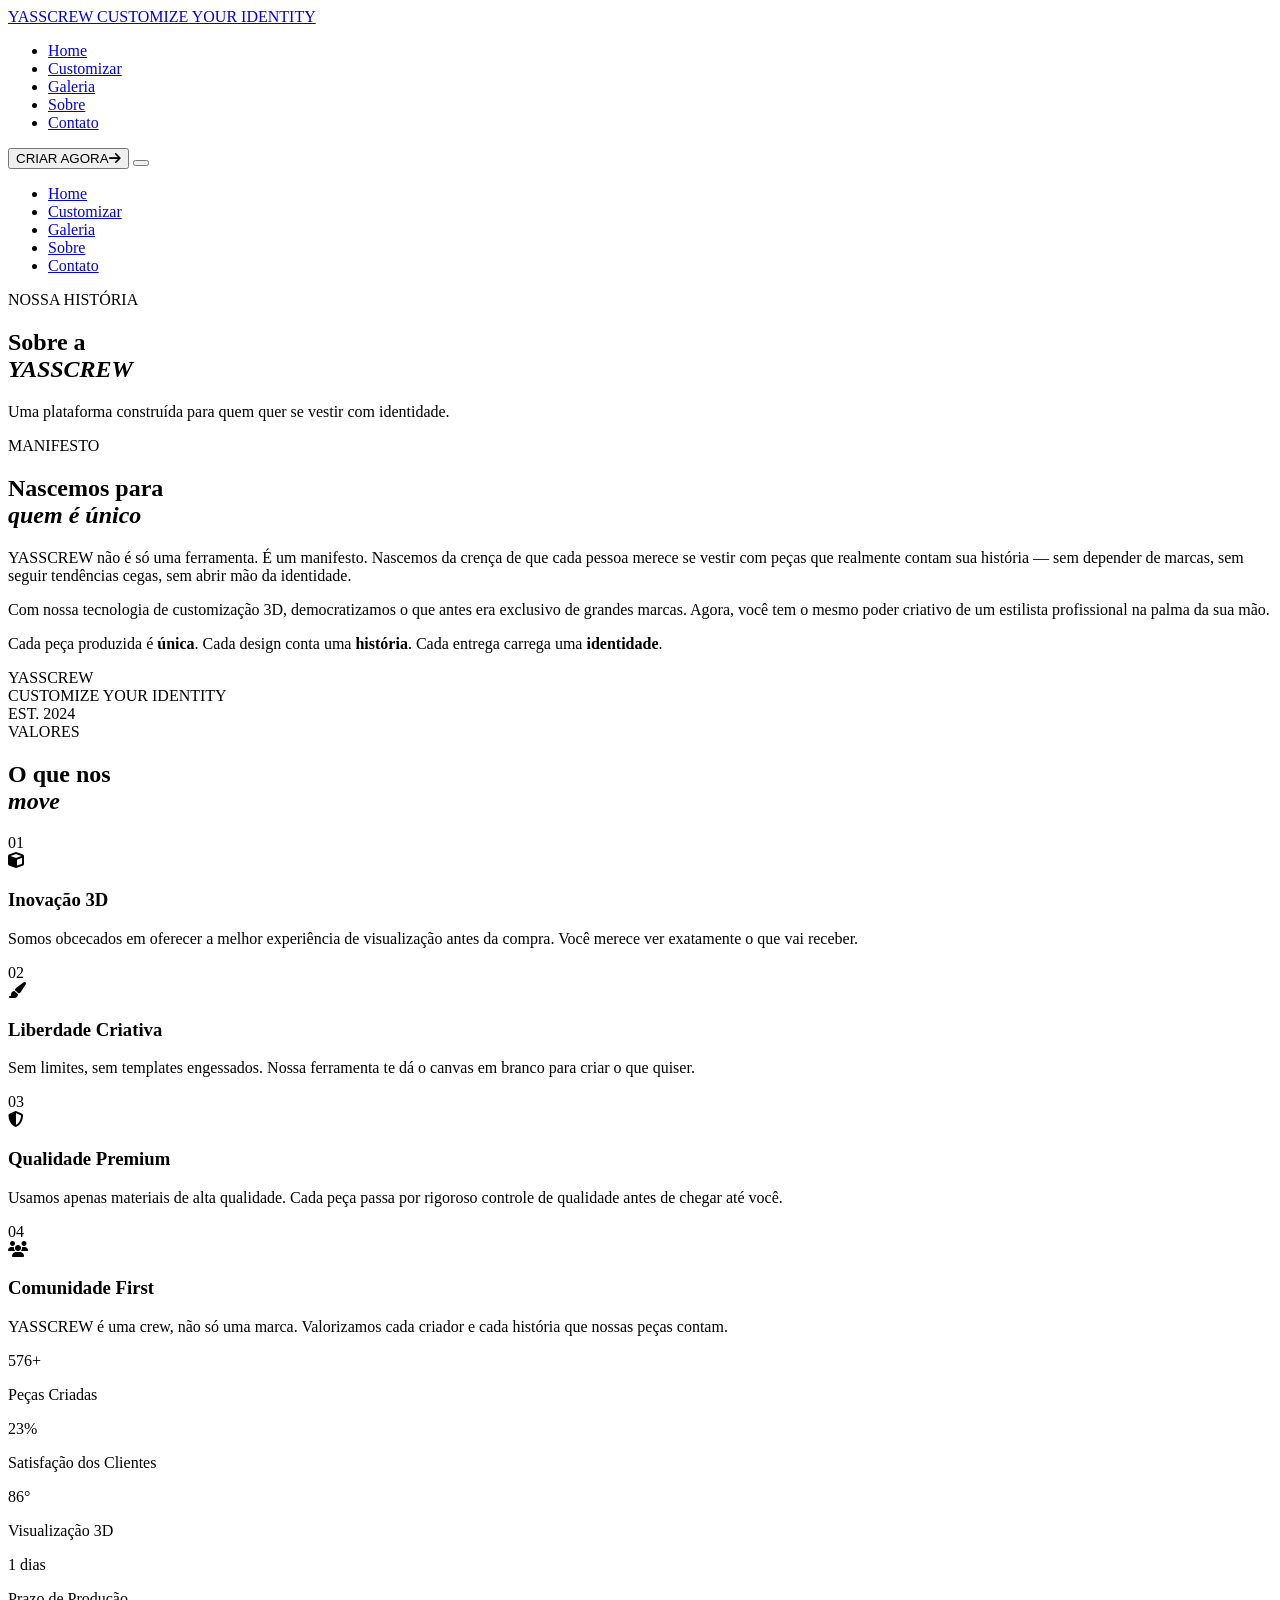
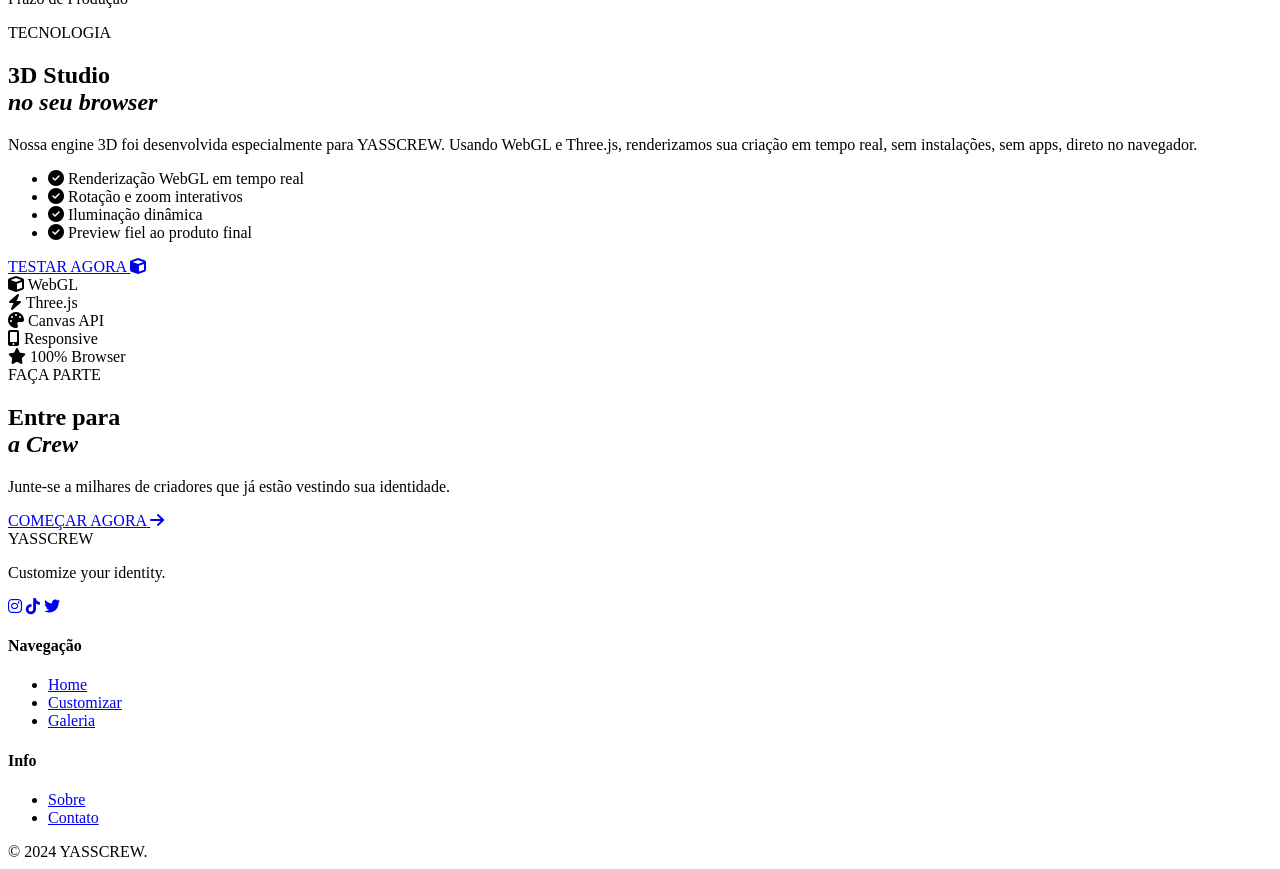
==== about.html @ 8c05bc90 "Add files via upload" ====
<!DOCTYPE html>
<html lang="pt-BR">
<head>
  <meta charset="UTF-8" />
  <meta name="viewport" content="width=device-width, initial-scale=1.0" />
  <title>YASSCREW — Sobre Nós</title>
  <link rel="preconnect" href="https://fonts.googleapis.com" />
  <link rel="preconnect" href="https://fonts.gstatic.com" crossorigin />
  <link href="https://fonts.googleapis.com/css2?family=Bebas+Neue&family=Inter:wght@300;400;500;600;700;900&family=Space+Grotesk:wght@300;400;500;600;700&display=swap" rel="stylesheet" />
  <link rel="stylesheet" href="https://cdn.jsdelivr.net/npm/@fortawesome/fontawesome-free@6.4.0/css/all.min.css" />
  <link rel="stylesheet" href="css/style.css" />
  <link rel="stylesheet" href="css/pages.css" />
</head>
<body>

  <div class="cursor" id="cursor"></div>
  <div class="cursor-follower" id="cursorFollower"></div>

  <header class="header scrolled" id="header">
    <nav class="nav container">
      <div class="nav-logo">
        <a href="index.html" class="logo-link">
          <span class="logo-text">YASSCREW</span>
          <span class="logo-sub">CUSTOMIZE YOUR IDENTITY</span>
        </a>
      </div>
      <ul class="nav-links">
        <li><a href="index.html" class="nav-link">Home</a></li>
        <li><a href="customize.html" class="nav-link">Customizar</a></li>
        <li><a href="gallery.html" class="nav-link">Galeria</a></li>
        <li><a href="about.html" class="nav-link active">Sobre</a></li>
        <li><a href="contact.html" class="nav-link">Contato</a></li>
      </ul>
      <div class="nav-actions">
        <button class="btn-cta" onclick="window.location.href='customize.html'">
          <span>CRIAR AGORA</span><i class="fas fa-arrow-right"></i>
        </button>
        <button class="hamburger" id="hamburger"><span></span><span></span><span></span></button>
      </div>
    </nav>
  </header>

  <div class="mobile-menu" id="mobileMenu">
    <ul>
      <li><a href="index.html">Home</a></li>
      <li><a href="customize.html">Customizar</a></li>
      <li><a href="gallery.html">Galeria</a></li>
      <li><a href="about.html">Sobre</a></li>
      <li><a href="contact.html">Contato</a></li>
    </ul>
  </div>

  <main>
    <!-- PAGE HERO -->
    <section class="page-hero">
      <div class="page-hero-bg"></div>
      <div class="container">
        <span class="section-tag">NOSSA HISTÓRIA</span>
        <h1 class="page-title">Sobre a<br /><em>YASSCREW</em></h1>
        <p>Uma plataforma construída para quem quer se vestir com identidade.</p>
      </div>
    </section>

    <!-- MANIFESTO -->
    <section class="about-manifesto section">
      <div class="container">
        <div class="manifesto-inner">
          <div class="manifesto-text" data-aos="fade-up">
            <span class="section-tag">MANIFESTO</span>
            <h2 class="section-title">Nascemos para<br /><em>quem é único</em></h2>
            <p>
              YASSCREW não é só uma ferramenta. É um manifesto. Nascemos da crença de que cada pessoa 
              merece se vestir com peças que realmente contam sua história — sem depender de marcas, 
              sem seguir tendências cegas, sem abrir mão da identidade.
            </p>
            <p style="margin-top:16px">
              Com nossa tecnologia de customização 3D, democratizamos o que antes era exclusivo de 
              grandes marcas. Agora, você tem o mesmo poder criativo de um estilista profissional 
              na palma da sua mão.
            </p>
            <p style="margin-top:16px">
              Cada peça produzida é <strong style="color:var(--red)">única</strong>. 
              Cada design conta uma <strong style="color:var(--red)">história</strong>. 
              Cada entrega carrega uma <strong style="color:var(--red)">identidade</strong>.
            </p>
          </div>
          <div class="manifesto-visual" data-aos="fade-up" data-delay="200">
            <div class="manifesto-card">
              <div class="manifesto-logo">YASSCREW</div>
              <div class="manifesto-tagline">CUSTOMIZE YOUR IDENTITY</div>
              <div class="manifesto-year">EST. 2024</div>
              <div class="manifesto-deco"></div>
            </div>
          </div>
        </div>
      </div>
    </section>

    <!-- VALUES -->
    <section class="about-values section" style="background:var(--black-2)">
      <div class="container">
        <div class="section-header center">
          <span class="section-tag">VALORES</span>
          <h2 class="section-title">O que nos<br /><em>move</em></h2>
        </div>
        <div class="values-grid">
          <div class="value-card" data-aos="fade-up" data-delay="0">
            <div class="value-num">01</div>
            <i class="fas fa-cube"></i>
            <h3>Inovação 3D</h3>
            <p>Somos obcecados em oferecer a melhor experiência de visualização antes da compra. Você merece ver exatamente o que vai receber.</p>
          </div>
          <div class="value-card" data-aos="fade-up" data-delay="100">
            <div class="value-num">02</div>
            <i class="fas fa-paint-brush"></i>
            <h3>Liberdade Criativa</h3>
            <p>Sem limites, sem templates engessados. Nossa ferramenta te dá o canvas em branco para criar o que quiser.</p>
          </div>
          <div class="value-card" data-aos="fade-up" data-delay="200">
            <div class="value-num">03</div>
            <i class="fas fa-shield-alt"></i>
            <h3>Qualidade Premium</h3>
            <p>Usamos apenas materiais de alta qualidade. Cada peça passa por rigoroso controle de qualidade antes de chegar até você.</p>
          </div>
          <div class="value-card" data-aos="fade-up" data-delay="300">
            <div class="value-num">04</div>
            <i class="fas fa-users"></i>
            <h3>Comunidade First</h3>
            <p>YASSCREW é uma crew, não só uma marca. Valorizamos cada criador e cada história que nossas peças contam.</p>
          </div>
        </div>
      </div>
    </section>

    <!-- NUMBERS -->
    <section class="about-numbers section">
      <div class="container">
        <div class="numbers-grid">
          <div class="number-item" data-aos="fade-up">
            <span class="number-val" data-target="2400">0</span><span class="number-suf">+</span>
            <p>Peças Criadas</p>
          </div>
          <div class="number-item" data-aos="fade-up" data-delay="100">
            <span class="number-val" data-target="98">0</span><span class="number-suf">%</span>
            <p>Satisfação dos Clientes</p>
          </div>
          <div class="number-item" data-aos="fade-up" data-delay="200">
            <span class="number-val" data-target="360">0</span><span class="number-suf">°</span>
            <p>Visualização 3D</p>
          </div>
          <div class="number-item" data-aos="fade-up" data-delay="300">
            <span class="number-val" data-target="5">0</span><span class="number-suf"> dias</span>
            <p>Prazo de Produção</p>
          </div>
        </div>
      </div>
    </section>

    <!-- PROCESS HIGHLIGHT -->
    <section class="about-tech section" style="background:var(--black-2)">
      <div class="container">
        <div class="cta-inner">
          <div class="cta-text" data-aos="fade-up">
            <span class="section-tag">TECNOLOGIA</span>
            <h2 class="cta-title">3D Studio<br /><em class="accent-text">no seu browser</em></h2>
            <p>Nossa engine 3D foi desenvolvida especialmente para YASSCREW. Usando WebGL e Three.js, 
               renderizamos sua criação em tempo real, sem instalações, sem apps, direto no navegador.</p>
            <ul class="cta-list">
              <li><i class="fas fa-check-circle"></i> Renderização WebGL em tempo real</li>
              <li><i class="fas fa-check-circle"></i> Rotação e zoom interativos</li>
              <li><i class="fas fa-check-circle"></i> Iluminação dinâmica</li>
              <li><i class="fas fa-check-circle"></i> Preview fiel ao produto final</li>
            </ul>
            <a href="customize.html" class="btn-primary large">
              <span>TESTAR AGORA</span>
              <i class="fas fa-cube"></i>
            </a>
          </div>
          <div class="cta-visual" data-aos="fade-up" data-delay="200">
            <div class="tech-badges">
              <div class="tech-badge">
                <i class="fas fa-cube"></i>
                <span>WebGL</span>
              </div>
              <div class="tech-badge">
                <i class="fas fa-bolt"></i>
                <span>Three.js</span>
              </div>
              <div class="tech-badge">
                <i class="fas fa-palette"></i>
                <span>Canvas API</span>
              </div>
              <div class="tech-badge">
                <i class="fas fa-mobile-alt"></i>
                <span>Responsive</span>
              </div>
              <div class="tech-badge featured">
                <i class="fas fa-star"></i>
                <span>100% Browser</span>
              </div>
            </div>
          </div>
        </div>
      </div>
    </section>

    <!-- CTA -->
    <section class="final-cta section">
      <div class="fct-bg"><div class="fct-glow"></div></div>
      <div class="container">
        <div class="fct-inner">
          <span class="section-tag">FAÇA PARTE</span>
          <h2 class="fct-title">Entre para<br /><em>a Crew</em></h2>
          <p>Junte-se a milhares de criadores que já estão vestindo sua identidade.</p>
          <a href="customize.html" class="btn-primary xlarge">
            <span>COMEÇAR AGORA</span>
            <i class="fas fa-arrow-right"></i>
          </a>
        </div>
      </div>
    </section>
  </main>

  <footer class="footer">
    <div class="container">
      <div class="footer-top">
        <div class="footer-brand">
          <span class="footer-logo">YASSCREW</span>
          <p>Customize your identity.</p>
          <div class="social-links">
            <a href="#"><i class="fab fa-instagram"></i></a>
            <a href="#"><i class="fab fa-tiktok"></i></a>
            <a href="#"><i class="fab fa-twitter"></i></a>
          </div>
        </div>
        <div class="footer-links">
          <div class="footer-col">
            <h4>Navegação</h4>
            <ul>
              <li><a href="index.html">Home</a></li>
              <li><a href="customize.html">Customizar</a></li>
              <li><a href="gallery.html">Galeria</a></li>
            </ul>
          </div>
          <div class="footer-col">
            <h4>Info</h4>
            <ul>
              <li><a href="about.html">Sobre</a></li>
              <li><a href="contact.html">Contato</a></li>
            </ul>
          </div>
        </div>
      </div>
      <div class="footer-bottom">
        <span>© 2024 YASSCREW.</span>
      </div>
    </div>
  </footer>

  <script src="js/main.js"></script>
  <script>
    // Number counter for about page
    const numObserver = new IntersectionObserver((entries) => {
      entries.forEach(entry => {
        if (entry.isIntersecting) {
          const el = entry.target;
          const target = parseInt(el.dataset.target);
          const duration = 2000;
          const step = target / (duration / 16);
          let current = 0;
          const update = () => {
            current += step;
            if (current < target) {
              el.textContent = Math.floor(current);
              requestAnimationFrame(update);
            } else {
              el.textContent = target;
            }
          };
          update();
          numObserver.unobserve(el);
        }
      });
    }, { threshold: 0.5 });

    document.querySelectorAll('.number-val[data-target]').forEach(el => numObserver.observe(el));
  </script>
</body>
</html>
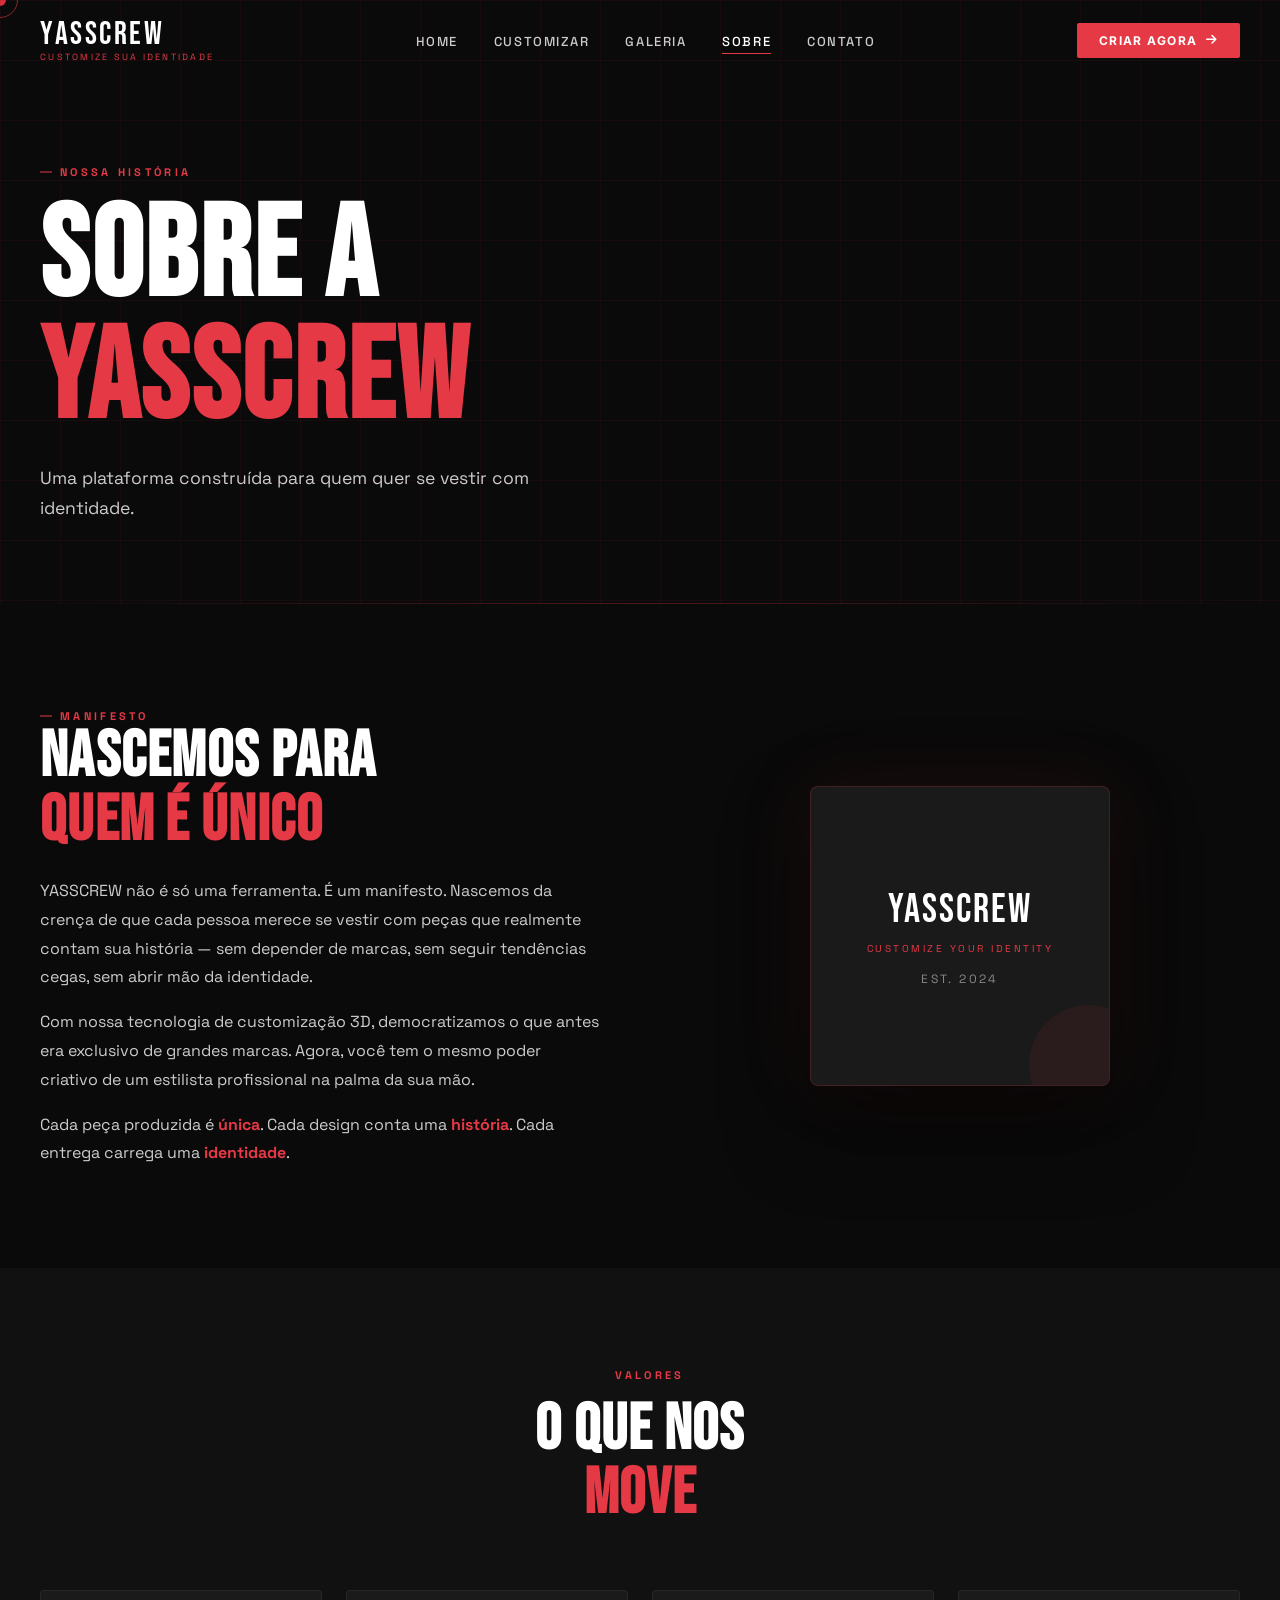
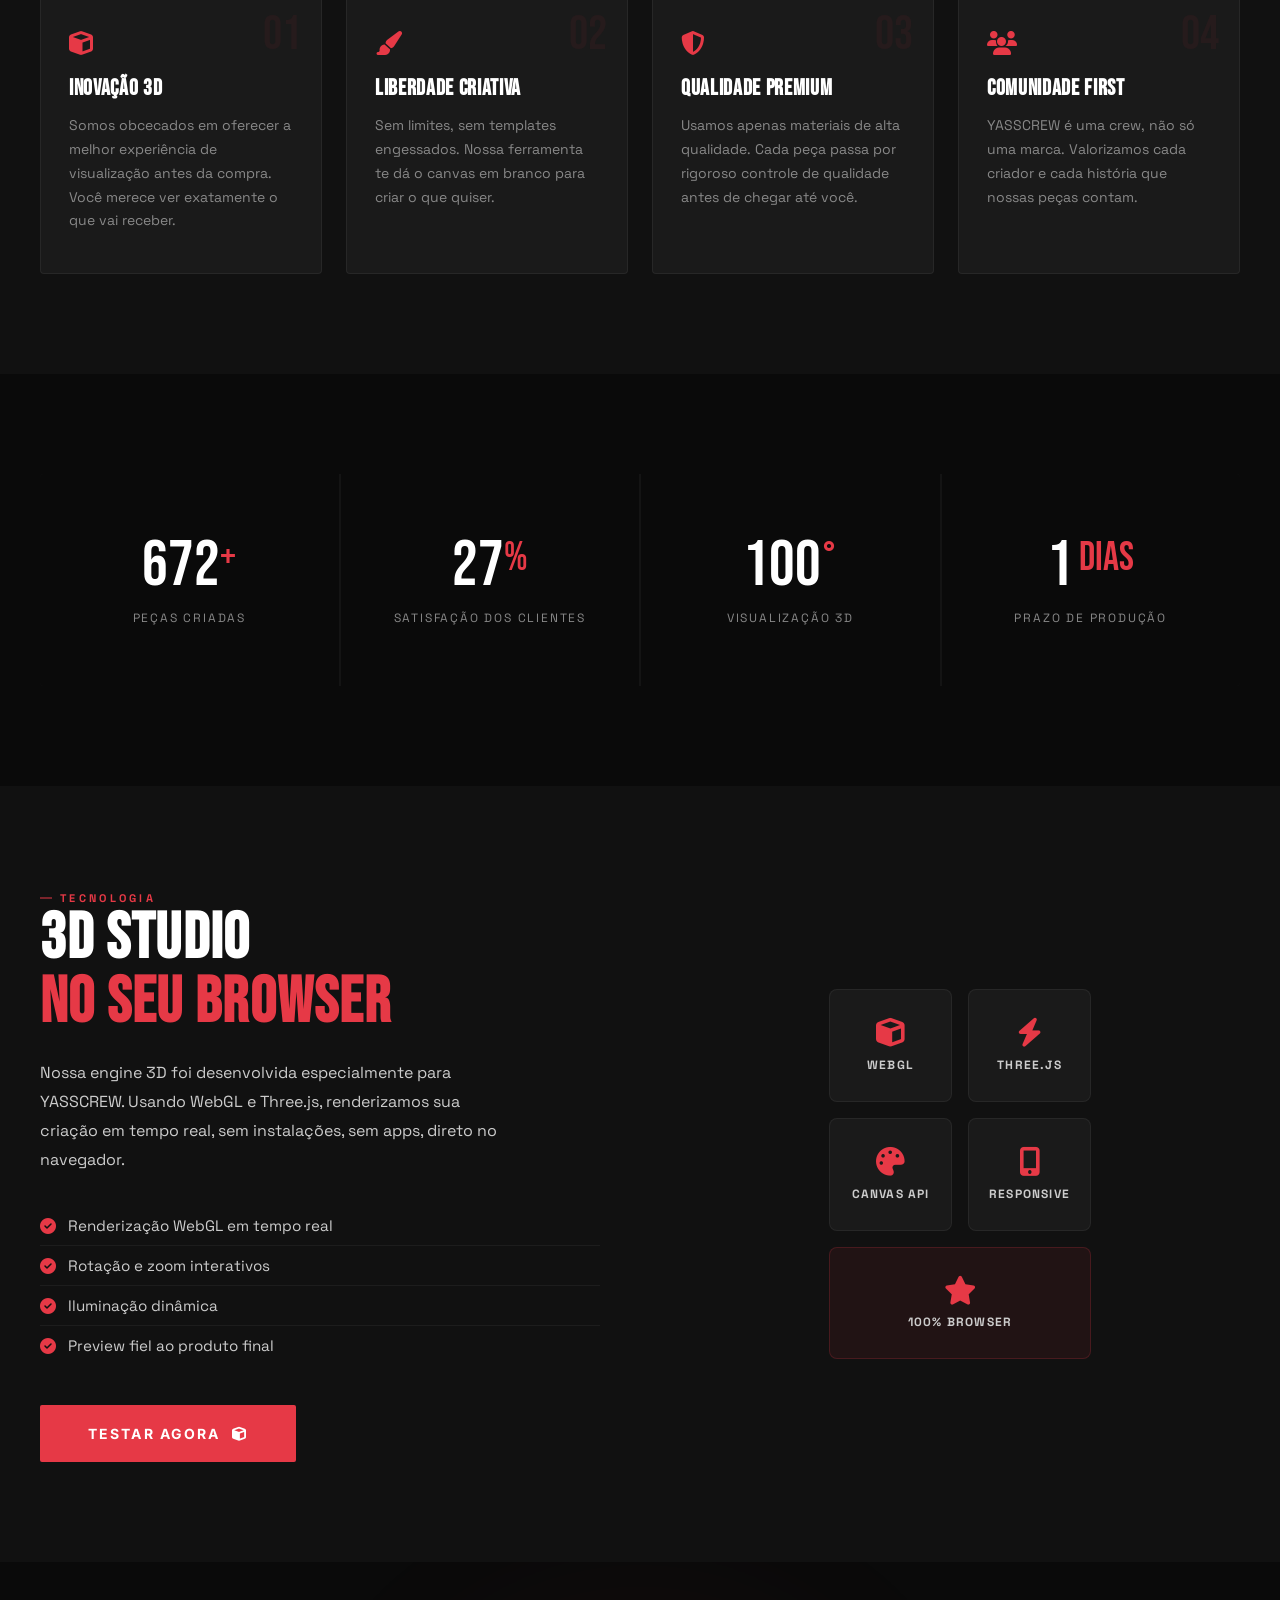
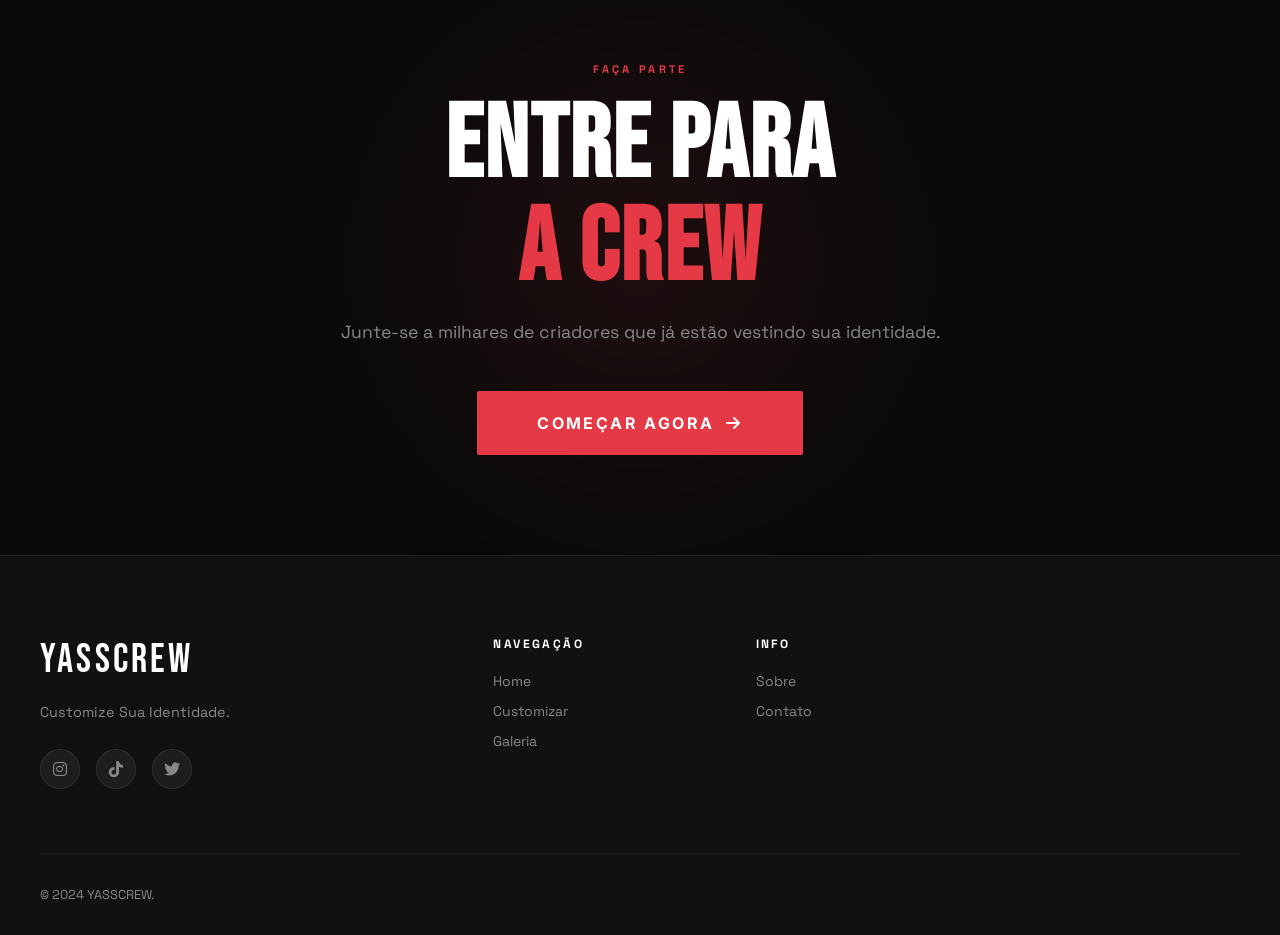
==== commit 3e7367ee: "Update about.html" ====
--- a/about.html
+++ b/about.html
@@ -21,7 +21,7 @@
       <div class="nav-logo">
         <a href="index.html" class="logo-link">
           <span class="logo-text">YASSCREW</span>
-          <span class="logo-sub">CUSTOMIZE YOUR IDENTITY</span>
+          <span class="logo-sub">CUSTOMIZE SUA IDENTIDADE</span>
         </a>
       </div>
       <ul class="nav-links">
@@ -226,7 +226,7 @@
       <div class="footer-top">
         <div class="footer-brand">
           <span class="footer-logo">YASSCREW</span>
-          <p>Customize your identity.</p>
+          <p>Customize Sua Identidade.</p>
           <div class="social-links">
             <a href="#"><i class="fab fa-instagram"></i></a>
             <a href="#"><i class="fab fa-tiktok"></i></a>
--- a/css/style.css
+++ b/css/style.css
@@ -0,0 +1,1616 @@
+/* ========================================
+   YASSCREW — Main Stylesheet
+   Theme: Red / Black / White — Premium
+   ======================================== */
+
+/* ─── RESET & BASE ─────────────────────── */
+*, *::before, *::after {
+  box-sizing: border-box;
+  margin: 0;
+  padding: 0;
+}
+
+:root {
+  --red: #E63946;
+  --red-dark: #b52a33;
+  --red-light: #ff6b6b;
+  --black: #0a0a0a;
+  --black-2: #111111;
+  --black-3: #1a1a1a;
+  --black-4: #222222;
+  --white: #ffffff;
+  --white-2: #f5f5f5;
+  --gray: #888888;
+  --gray-light: #cccccc;
+  --gold: #FFD700;
+  --blue: #3A86FF;
+
+  --font-display: 'Bebas Neue', sans-serif;
+  --font-body: 'Space Grotesk', sans-serif;
+  --font-ui: 'Inter', sans-serif;
+
+  --nav-h: 80px;
+  --transition: 0.3s cubic-bezier(0.4, 0, 0.2, 1);
+  --transition-slow: 0.6s cubic-bezier(0.4, 0, 0.2, 1);
+  --shadow: 0 4px 24px rgba(230, 57, 70, 0.2);
+  --shadow-lg: 0 20px 60px rgba(0, 0, 0, 0.5);
+}
+
+html {
+  scroll-behavior: smooth;
+  font-size: 16px;
+}
+
+body {
+  background-color: var(--black);
+  color: var(--white);
+  font-family: var(--font-body);
+  overflow-x: hidden;
+  cursor: none;
+}
+
+body.loading {
+  overflow: hidden;
+}
+
+a { text-decoration: none; color: inherit; }
+ul { list-style: none; }
+img { max-width: 100%; display: block; }
+button { cursor: none; border: none; background: none; font-family: inherit; }
+
+.container {
+  max-width: 1280px;
+  margin: 0 auto;
+  padding: 0 40px;
+}
+
+.section {
+  padding: 100px 0;
+}
+
+em { font-style: normal; color: var(--red); }
+
+/* ─── CUSTOM CURSOR ─────────────────────── */
+.cursor {
+  width: 12px;
+  height: 12px;
+  background: var(--red);
+  border-radius: 50%;
+  position: fixed;
+  top: 0; left: 0;
+  pointer-events: none;
+  z-index: 9999;
+  transform: translate(-50%, -50%);
+  transition: width 0.2s, height 0.2s, background 0.2s;
+  mix-blend-mode: difference;
+}
+
+.cursor-follower {
+  width: 36px;
+  height: 36px;
+  border: 1.5px solid rgba(230, 57, 70, 0.6);
+  border-radius: 50%;
+  position: fixed;
+  top: 0; left: 0;
+  pointer-events: none;
+  z-index: 9998;
+  transform: translate(-50%, -50%);
+  transition: all 0.1s linear;
+}
+
+.cursor.active { width: 24px; height: 24px; }
+
+/* ─── LOADER ─────────────────────────────── */
+.loader {
+  position: fixed;
+  inset: 0;
+  background: var(--black);
+  z-index: 9000;
+  display: flex;
+  align-items: center;
+  justify-content: center;
+  transition: opacity 0.6s ease, visibility 0.6s ease;
+}
+
+.loader.hidden {
+  opacity: 0;
+  visibility: hidden;
+}
+
+.loader-inner {
+  text-align: center;
+}
+
+.loader-logo {
+  font-family: var(--font-display);
+  font-size: clamp(3rem, 8vw, 6rem);
+  letter-spacing: 0.1em;
+  color: var(--white);
+  margin-bottom: 32px;
+}
+
+.loader-logo span { color: var(--red); }
+
+.loader-bar {
+  width: 240px;
+  height: 2px;
+  background: rgba(255,255,255,0.1);
+  border-radius: 2px;
+  overflow: hidden;
+  margin: 0 auto 16px;
+}
+
+.loader-progress {
+  height: 100%;
+  background: var(--red);
+  border-radius: 2px;
+  width: 0%;
+  transition: width 0.1s linear;
+}
+
+.loader-text {
+  font-size: 12px;
+  letter-spacing: 0.2em;
+  color: var(--gray);
+  text-transform: uppercase;
+}
+
+/* ─── HEADER / NAV ───────────────────────── */
+.header {
+  position: fixed;
+  top: 0; left: 0; right: 0;
+  height: var(--nav-h);
+  z-index: 100;
+  transition: background var(--transition), backdrop-filter var(--transition);
+}
+
+.header.scrolled {
+  background: rgba(10, 10, 10, 0.92);
+  backdrop-filter: blur(16px);
+  border-bottom: 1px solid rgba(255,255,255,0.05);
+}
+
+.nav {
+  height: var(--nav-h);
+  display: flex;
+  align-items: center;
+  justify-content: space-between;
+  gap: 32px;
+}
+
+.logo-link {
+  display: flex;
+  flex-direction: column;
+  line-height: 1;
+}
+
+.logo-text {
+  font-family: var(--font-display);
+  font-size: 2rem;
+  letter-spacing: 0.08em;
+  color: var(--white);
+  transition: color var(--transition);
+}
+
+.logo-text:hover { color: var(--red); }
+
+.logo-sub {
+  font-size: 9px;
+  letter-spacing: 0.25em;
+  color: var(--red);
+  text-transform: uppercase;
+  margin-top: 2px;
+}
+
+.nav-links {
+  display: flex;
+  align-items: center;
+  gap: 36px;
+}
+
+.nav-link {
+  font-size: 13px;
+  font-weight: 500;
+  letter-spacing: 0.12em;
+  text-transform: uppercase;
+  color: var(--gray-light);
+  position: relative;
+  transition: color var(--transition);
+}
+
+.nav-link::after {
+  content: '';
+  position: absolute;
+  bottom: -4px;
+  left: 0;
+  width: 0;
+  height: 1px;
+  background: var(--red);
+  transition: width var(--transition);
+}
+
+.nav-link:hover,
+.nav-link.active {
+  color: var(--white);
+}
+
+.nav-link:hover::after,
+.nav-link.active::after {
+  width: 100%;
+}
+
+.nav-actions {
+  display: flex;
+  align-items: center;
+  gap: 16px;
+}
+
+/* ─── BUTTONS ────────────────────────────── */
+.btn-cta {
+  display: flex;
+  align-items: center;
+  gap: 8px;
+  padding: 10px 22px;
+  background: var(--red);
+  color: var(--white);
+  font-family: var(--font-ui);
+  font-size: 12px;
+  font-weight: 700;
+  letter-spacing: 0.12em;
+  text-transform: uppercase;
+  border-radius: 2px;
+  transition: background var(--transition), transform var(--transition);
+  cursor: none;
+}
+
+.btn-cta:hover {
+  background: var(--red-dark);
+  transform: translateY(-1px);
+}
+
+.btn-primary {
+  display: inline-flex;
+  align-items: center;
+  gap: 12px;
+  padding: 16px 36px;
+  background: var(--red);
+  color: var(--white);
+  font-family: var(--font-ui);
+  font-size: 13px;
+  font-weight: 700;
+  letter-spacing: 0.15em;
+  text-transform: uppercase;
+  border-radius: 2px;
+  transition: all var(--transition);
+  position: relative;
+  overflow: hidden;
+}
+
+.btn-primary::before {
+  content: '';
+  position: absolute;
+  inset: 0;
+  background: rgba(255,255,255,0.1);
+  transform: translateX(-100%);
+  transition: transform var(--transition);
+}
+
+.btn-primary:hover::before { transform: translateX(0); }
+.btn-primary:hover { transform: translateY(-2px); box-shadow: var(--shadow); }
+
+.btn-primary.large { padding: 20px 48px; font-size: 14px; }
+.btn-primary.xlarge { padding: 22px 60px; font-size: 16px; }
+
+.btn-secondary {
+  display: inline-flex;
+  align-items: center;
+  gap: 12px;
+  padding: 16px 36px;
+  background: transparent;
+  color: var(--white);
+  font-family: var(--font-ui);
+  font-size: 13px;
+  font-weight: 600;
+  letter-spacing: 0.15em;
+  text-transform: uppercase;
+  border: 1px solid rgba(255,255,255,0.2);
+  border-radius: 2px;
+  transition: all var(--transition);
+}
+
+.btn-secondary:hover {
+  border-color: var(--red);
+  color: var(--red);
+  transform: translateY(-2px);
+}
+
+/* ─── HAMBURGER ──────────────────────────── */
+.hamburger {
+  display: none;
+  flex-direction: column;
+  justify-content: space-between;
+  width: 28px;
+  height: 18px;
+  cursor: none;
+}
+
+.hamburger span {
+  display: block;
+  height: 2px;
+  background: var(--white);
+  border-radius: 2px;
+  transition: all var(--transition);
+}
+
+.hamburger.active span:nth-child(1) {
+  transform: translateY(8px) rotate(45deg);
+}
+
+.hamburger.active span:nth-child(2) {
+  opacity: 0;
+}
+
+.hamburger.active span:nth-child(3) {
+  transform: translateY(-8px) rotate(-45deg);
+}
+
+/* ─── MOBILE MENU ────────────────────────── */
+.mobile-menu {
+  position: fixed;
+  top: var(--nav-h);
+  left: 0; right: 0;
+  background: rgba(10,10,10,0.98);
+  backdrop-filter: blur(24px);
+  padding: 40px;
+  z-index: 99;
+  transform: translateY(-100%);
+  opacity: 0;
+  transition: all var(--transition-slow);
+  border-bottom: 1px solid rgba(230,57,70,0.2);
+}
+
+.mobile-menu.active {
+  transform: translateY(0);
+  opacity: 1;
+}
+
+.mobile-menu ul {
+  display: flex;
+  flex-direction: column;
+  gap: 24px;
+}
+
+.mobile-menu a {
+  font-family: var(--font-display);
+  font-size: 2.5rem;
+  letter-spacing: 0.05em;
+  color: var(--white);
+  transition: color var(--transition);
+}
+
+.mobile-menu a:hover { color: var(--red); }
+
+/* ─── HERO ───────────────────────────────── */
+.hero {
+  min-height: 100vh;
+  display: flex;
+  align-items: center;
+  position: relative;
+  overflow: hidden;
+  padding-top: var(--nav-h);
+}
+
+.hero-bg {
+  position: absolute;
+  inset: 0;
+  z-index: 0;
+}
+
+.hero-grid {
+  position: absolute;
+  inset: 0;
+  background-image:
+    linear-gradient(rgba(230,57,70,0.06) 1px, transparent 1px),
+    linear-gradient(90deg, rgba(230,57,70,0.06) 1px, transparent 1px);
+  background-size: 60px 60px;
+  animation: gridMove 20s linear infinite;
+}
+
+@keyframes gridMove {
+  0% { background-position: 0 0; }
+  100% { background-position: 60px 60px; }
+}
+
+.hero-glow {
+  position: absolute;
+  top: 20%;
+  left: -10%;
+  width: 60%;
+  height: 60%;
+  background: radial-gradient(ellipse, rgba(230,57,70,0.15) 0%, transparent 70%);
+  filter: blur(60px);
+  animation: glowPulse 4s ease-in-out infinite alternate;
+}
+
+@keyframes glowPulse {
+  0% { opacity: 0.5; transform: scale(0.95); }
+  100% { opacity: 1; transform: scale(1.05); }
+}
+
+.hero-particles {
+  position: absolute;
+  inset: 0;
+  overflow: hidden;
+}
+
+.particle {
+  position: absolute;
+  width: 3px;
+  height: 3px;
+  background: var(--red);
+  border-radius: 50%;
+  opacity: 0;
+  animation: particleFloat linear infinite;
+}
+
+@keyframes particleFloat {
+  0% { opacity: 0; transform: translateY(0) scale(0); }
+  10% { opacity: 1; transform: translateY(-10px) scale(1); }
+  90% { opacity: 0.5; }
+  100% { opacity: 0; transform: translateY(-100vh) scale(0); }
+}
+
+.hero-content {
+  position: relative;
+  z-index: 2;
+  padding: 80px 40px;
+  max-width: 900px;
+}
+
+.hero-badge {
+  display: inline-flex;
+  align-items: center;
+  gap: 10px;
+  padding: 8px 18px;
+  background: rgba(230,57,70,0.1);
+  border: 1px solid rgba(230,57,70,0.3);
+  border-radius: 50px;
+  font-size: 11px;
+  letter-spacing: 0.2em;
+  text-transform: uppercase;
+  color: var(--red-light);
+  margin-bottom: 32px;
+  animation: fadeInDown 0.8s 0.5s both;
+}
+
+.badge-dot {
+  width: 6px;
+  height: 6px;
+  background: var(--red);
+  border-radius: 50%;
+  animation: blink 1.5s infinite;
+}
+
+@keyframes blink {
+  0%, 100% { opacity: 1; }
+  50% { opacity: 0; }
+}
+
+.hero-title {
+  display: flex;
+  flex-direction: column;
+  font-family: var(--font-display);
+  font-size: clamp(5rem, 12vw, 10rem);
+  line-height: 0.9;
+  letter-spacing: 0.02em;
+  margin-bottom: 32px;
+  overflow: hidden;
+}
+
+.title-line {
+  display: block;
+  animation: slideInUp 0.8s cubic-bezier(0.4, 0, 0.2, 1) both;
+}
+
+.title-line:nth-child(1) { animation-delay: 0.6s; }
+.title-line:nth-child(2) { animation-delay: 0.75s; color: var(--red); }
+.title-line:nth-child(3) { animation-delay: 0.9s; }
+
+@keyframes slideInUp {
+  from { opacity: 0; transform: translateY(60px); }
+  to { opacity: 1; transform: translateY(0); }
+}
+
+@keyframes fadeInDown {
+  from { opacity: 0; transform: translateY(-20px); }
+  to { opacity: 1; transform: translateY(0); }
+}
+
+.hero-desc {
+  font-size: 1.1rem;
+  font-weight: 300;
+  color: var(--gray-light);
+  max-width: 520px;
+  line-height: 1.7;
+  margin-bottom: 40px;
+  animation: slideInUp 0.8s 1s both;
+}
+
+.hero-actions {
+  display: flex;
+  gap: 16px;
+  flex-wrap: wrap;
+  margin-bottom: 64px;
+  animation: slideInUp 0.8s 1.1s both;
+}
+
+.hero-stats {
+  display: flex;
+  align-items: center;
+  gap: 32px;
+  animation: slideInUp 0.8s 1.2s both;
+}
+
+.stat {
+  display: flex;
+  flex-direction: column;
+}
+
+.stat-num {
+  font-family: var(--font-display);
+  font-size: 2.5rem;
+  line-height: 1;
+  color: var(--white);
+}
+
+.stat > span:not(.stat-label):not(.stat-num) {
+  font-family: var(--font-display);
+  font-size: 2.5rem;
+  color: var(--red);
+  line-height: 1;
+}
+
+.stat-label {
+  font-size: 11px;
+  letter-spacing: 0.1em;
+  color: var(--gray);
+  text-transform: uppercase;
+  margin-top: 4px;
+}
+
+.stat-divider {
+  width: 1px;
+  height: 40px;
+  background: rgba(255,255,255,0.1);
+}
+
+.hero-scroll {
+  position: absolute;
+  bottom: 40px;
+  right: 40px;
+  display: flex;
+  flex-direction: column;
+  align-items: center;
+  gap: 12px;
+  z-index: 2;
+}
+
+.hero-scroll span {
+  font-size: 10px;
+  letter-spacing: 0.3em;
+  color: var(--gray);
+  text-transform: uppercase;
+  writing-mode: vertical-lr;
+}
+
+.scroll-line {
+  width: 1px;
+  height: 60px;
+  background: linear-gradient(to bottom, var(--red), transparent);
+  animation: scrollLine 2s ease-in-out infinite;
+}
+
+@keyframes scrollLine {
+  0%, 100% { transform: scaleY(0); transform-origin: top; }
+  50% { transform: scaleY(1); transform-origin: top; }
+}
+
+/* ─── MARQUEE ────────────────────────────── */
+.marquee-section {
+  overflow: hidden;
+  background: var(--red);
+  padding: 16px 0;
+  position: relative;
+  z-index: 2;
+}
+
+.marquee-track {
+  display: flex;
+  overflow: hidden;
+}
+
+.marquee-content {
+  display: flex;
+  align-items: center;
+  gap: 0;
+  animation: marquee 20s linear infinite;
+  white-space: nowrap;
+  flex-shrink: 0;
+}
+
+.marquee-content span {
+  font-family: var(--font-display);
+  font-size: 1.2rem;
+  letter-spacing: 0.1em;
+  padding: 0 24px;
+  color: var(--white);
+}
+
+.marquee-content .dot {
+  color: rgba(255,255,255,0.5);
+  padding: 0 8px;
+  font-size: 0.8rem;
+}
+
+@keyframes marquee {
+  0% { transform: translateX(0); }
+  100% { transform: translateX(-50%); }
+}
+
+/* ─── SECTION HEADERS ────────────────────── */
+.section-header {
+  display: flex;
+  flex-direction: column;
+  gap: 16px;
+  margin-bottom: 64px;
+}
+
+.section-header.center {
+  align-items: center;
+  text-align: center;
+}
+
+.section-header.has-link {
+  flex-direction: row;
+  align-items: flex-end;
+  justify-content: space-between;
+}
+
+.section-tag {
+  font-size: 11px;
+  font-weight: 700;
+  letter-spacing: 0.3em;
+  text-transform: uppercase;
+  color: var(--red);
+  position: relative;
+  padding-left: 20px;
+}
+
+.section-tag::before {
+  content: '';
+  position: absolute;
+  left: 0;
+  top: 50%;
+  transform: translateY(-50%);
+  width: 12px;
+  height: 1px;
+  background: var(--red);
+}
+
+.section-header.center .section-tag::before { display: none; }
+
+.section-title {
+  font-family: var(--font-display);
+  font-size: clamp(2.5rem, 5vw, 4rem);
+  line-height: 1;
+  letter-spacing: 0.02em;
+  color: var(--white);
+}
+
+.see-all-link {
+  font-size: 13px;
+  font-weight: 600;
+  letter-spacing: 0.1em;
+  text-transform: uppercase;
+  color: var(--red);
+  display: flex;
+  align-items: center;
+  gap: 8px;
+  transition: gap var(--transition);
+  white-space: nowrap;
+  margin-bottom: 4px;
+}
+
+.see-all-link:hover { gap: 14px; }
+
+/* ─── FEATURES ───────────────────────────── */
+.features {
+  background: var(--black-2);
+}
+
+.features-grid {
+  display: grid;
+  grid-template-columns: repeat(4, 1fr);
+  gap: 24px;
+}
+
+.feature-card {
+  padding: 40px 32px;
+  background: var(--black-3);
+  border: 1px solid rgba(255,255,255,0.06);
+  border-radius: 4px;
+  position: relative;
+  transition: all var(--transition);
+  overflow: hidden;
+}
+
+.feature-card::before {
+  content: '';
+  position: absolute;
+  bottom: 0; left: 0;
+  width: 100%;
+  height: 2px;
+  background: var(--red);
+  transform: scaleX(0);
+  transition: transform var(--transition);
+  transform-origin: left;
+}
+
+.feature-card:hover {
+  transform: translateY(-6px);
+  border-color: rgba(230,57,70,0.3);
+  box-shadow: 0 20px 40px rgba(0,0,0,0.4);
+}
+
+.feature-card:hover::before { transform: scaleX(1); }
+
+.feature-card.featured {
+  background: linear-gradient(135deg, rgba(230,57,70,0.12) 0%, var(--black-3) 100%);
+  border-color: rgba(230,57,70,0.2);
+}
+
+.feature-badge {
+  position: absolute;
+  top: 20px;
+  right: 20px;
+  padding: 4px 10px;
+  background: var(--red);
+  color: var(--white);
+  font-size: 9px;
+  font-weight: 700;
+  letter-spacing: 0.2em;
+  text-transform: uppercase;
+  border-radius: 2px;
+}
+
+.feature-icon {
+  width: 56px;
+  height: 56px;
+  background: rgba(230,57,70,0.1);
+  border-radius: 4px;
+  display: flex;
+  align-items: center;
+  justify-content: center;
+  margin-bottom: 24px;
+  transition: background var(--transition);
+}
+
+.feature-card:hover .feature-icon {
+  background: rgba(230,57,70,0.2);
+}
+
+.feature-icon i {
+  font-size: 1.4rem;
+  color: var(--red);
+}
+
+.feature-card h3 {
+  font-family: var(--font-display);
+  font-size: 1.5rem;
+  letter-spacing: 0.03em;
+  margin-bottom: 12px;
+  color: var(--white);
+}
+
+.feature-card p {
+  font-size: 0.9rem;
+  line-height: 1.7;
+  color: var(--gray);
+  margin-bottom: 24px;
+}
+
+.feature-link {
+  font-size: 12px;
+  font-weight: 600;
+  letter-spacing: 0.1em;
+  text-transform: uppercase;
+  color: var(--red);
+  display: flex;
+  align-items: center;
+  gap: 8px;
+  transition: gap var(--transition);
+}
+
+.feature-link:hover { gap: 12px; }
+
+/* ─── CUSTOMIZE CTA SECTION ──────────────── */
+.customize-cta {
+  background: var(--black);
+  position: relative;
+  overflow: hidden;
+}
+
+.cta-bg {
+  position: absolute;
+  inset: 0;
+  z-index: 0;
+}
+
+.cta-grid {
+  position: absolute;
+  inset: 0;
+  background-image:
+    linear-gradient(rgba(230,57,70,0.04) 1px, transparent 1px),
+    linear-gradient(90deg, rgba(230,57,70,0.04) 1px, transparent 1px);
+  background-size: 40px 40px;
+}
+
+.cta-inner {
+  position: relative;
+  z-index: 1;
+  display: grid;
+  grid-template-columns: 1fr 1fr;
+  gap: 80px;
+  align-items: center;
+}
+
+.cta-title {
+  font-family: var(--font-display);
+  font-size: clamp(3rem, 5vw, 5rem);
+  line-height: 1;
+  letter-spacing: 0.02em;
+  margin-bottom: 24px;
+  color: var(--white);
+}
+
+.cta-title .accent-text { color: var(--red); }
+
+.cta-text p {
+  font-size: 1rem;
+  line-height: 1.8;
+  color: var(--gray-light);
+  margin-bottom: 32px;
+  max-width: 480px;
+}
+
+.cta-list {
+  margin-bottom: 40px;
+}
+
+.cta-list li {
+  display: flex;
+  align-items: center;
+  gap: 12px;
+  font-size: 0.95rem;
+  color: var(--gray-light);
+  padding: 10px 0;
+  border-bottom: 1px solid rgba(255,255,255,0.05);
+}
+
+.cta-list li:last-child { border-bottom: none; }
+
+.cta-list li i {
+  color: var(--red);
+  font-size: 1rem;
+  flex-shrink: 0;
+}
+
+/* ─── 3D VISUAL FRAME ────────────────────── */
+.cta-visual {
+  display: flex;
+  justify-content: center;
+  align-items: center;
+}
+
+.visual-frame {
+  width: 100%;
+  max-width: 480px;
+}
+
+.visual-screen {
+  background: var(--black-2);
+  border: 1px solid rgba(255,255,255,0.1);
+  border-radius: 12px;
+  overflow: hidden;
+  box-shadow: 0 40px 80px rgba(0,0,0,0.6), 0 0 0 1px rgba(230,57,70,0.1);
+}
+
+.vs-header {
+  display: flex;
+  align-items: center;
+  gap: 8px;
+  padding: 12px 20px;
+  background: rgba(255,255,255,0.03);
+  border-bottom: 1px solid rgba(255,255,255,0.06);
+}
+
+.vs-dot {
+  width: 10px;
+  height: 10px;
+  border-radius: 50%;
+}
+
+.vs-dot.red { background: #FF5F56; }
+.vs-dot.yellow { background: #FFBD2E; }
+.vs-dot.green { background: #27C93F; }
+
+.vs-label {
+  font-size: 11px;
+  color: var(--gray);
+  letter-spacing: 0.1em;
+  margin-left: auto;
+}
+
+.vs-body {
+  padding: 32px;
+  display: flex;
+  flex-direction: column;
+  align-items: center;
+  gap: 24px;
+  min-height: 320px;
+}
+
+.vs-3d-preview {
+  display: flex;
+  flex-direction: column;
+  align-items: center;
+  gap: 20px;
+  width: 100%;
+}
+
+/* ─── T-SHIRT 3D PREVIEW ─────────────────── */
+.tshirt-3d {
+  perspective: 800px;
+  animation: float3d 4s ease-in-out infinite;
+}
+
+@keyframes float3d {
+  0%, 100% { transform: translateY(0); }
+  50% { transform: translateY(-10px); }
+}
+
+.tshirt-body {
+  position: relative;
+  width: 140px;
+  height: 140px;
+  transition: transform 0.5s ease;
+}
+
+.tshirt-main {
+  position: absolute;
+  left: 50%;
+  top: 50%;
+  transform: translate(-50%, -50%);
+  width: 90px;
+  height: 100px;
+  background: var(--black-3);
+  border-radius: 4px 4px 8px 8px;
+  display: flex;
+  align-items: center;
+  justify-content: center;
+  transition: background 0.3s;
+  border: 1px solid rgba(255,255,255,0.05);
+  z-index: 2;
+}
+
+.tshirt-sleeve {
+  position: absolute;
+  width: 36px;
+  height: 52px;
+  top: 20px;
+  background: var(--black-3);
+  border-radius: 4px;
+  transition: background 0.3s;
+  z-index: 1;
+  border: 1px solid rgba(255,255,255,0.05);
+}
+
+.tshirt-sleeve.left {
+  left: 4px;
+  transform: rotate(-15deg);
+  transform-origin: top right;
+}
+
+.tshirt-sleeve.right {
+  right: 4px;
+  transform: rotate(15deg);
+  transform-origin: top left;
+}
+
+.tshirt-neck {
+  position: absolute;
+  top: 10px;
+  left: 50%;
+  transform: translateX(-50%);
+  width: 32px;
+  height: 16px;
+  background: var(--black-2);
+  border-radius: 50%;
+  z-index: 3;
+}
+
+.tshirt-design {
+  display: flex;
+  align-items: center;
+  justify-content: center;
+}
+
+.preview-logo {
+  font-family: var(--font-display);
+  font-size: 1.8rem;
+  color: var(--red);
+  letter-spacing: 0.05em;
+}
+
+.vs-controls {
+  display: flex;
+  gap: 12px;
+  align-items: center;
+}
+
+.vs-btn {
+  padding: 8px 16px;
+  background: rgba(255,255,255,0.06);
+  border: 1px solid rgba(255,255,255,0.1);
+  color: var(--white);
+  font-size: 12px;
+  border-radius: 4px;
+  cursor: none;
+  transition: all var(--transition);
+}
+
+.vs-btn:hover,
+.vs-btn.active {
+  background: var(--red);
+  border-color: var(--red);
+}
+
+.vs-palette {
+  display: flex;
+  gap: 10px;
+}
+
+.vs-palette-item {
+  width: 28px;
+  height: 28px;
+  border-radius: 50%;
+  cursor: none;
+  transition: transform var(--transition), box-shadow var(--transition);
+  border: 2px solid transparent;
+}
+
+.vs-palette-item:hover {
+  transform: scale(1.2);
+  box-shadow: 0 0 0 2px rgba(255,255,255,0.3);
+}
+
+/* ─── GALLERY PREVIEW ────────────────────── */
+.gallery-preview {
+  background: var(--black-2);
+}
+
+.gallery-grid {
+  display: grid;
+  grid-template-columns: 2fr 1fr 1fr;
+  grid-template-rows: auto;
+  gap: 16px;
+}
+
+.gallery-item {
+  border-radius: 4px;
+  overflow: hidden;
+  position: relative;
+  cursor: none;
+  transition: transform var(--transition);
+}
+
+.gallery-item:hover { transform: scale(1.02); }
+
+.gallery-item.large {
+  grid-row: span 2;
+}
+
+.gallery-img {
+  width: 100%;
+  aspect-ratio: 1;
+  display: flex;
+  align-items: center;
+  justify-content: center;
+  position: relative;
+  overflow: hidden;
+}
+
+.gallery-item.large .gallery-img {
+  aspect-ratio: auto;
+  height: 100%;
+  min-height: 320px;
+}
+
+/* Gallery T-Shirt Preview */
+.gallery-tshirt {
+  display: flex;
+  align-items: center;
+  justify-content: center;
+}
+
+.gt-body {
+  width: 80px;
+  height: 90px;
+  border-radius: 4px;
+  display: flex;
+  align-items: center;
+  justify-content: center;
+  position: relative;
+}
+
+.gt-body.red { background: rgba(255,255,255,0.15); }
+.gt-body.dark { background: rgba(230,57,70,0.2); }
+.gt-body.gold { background: rgba(0,0,0,0.2); }
+.gt-body.blue { background: rgba(255,255,255,0.15); }
+
+.gt-text {
+  font-family: var(--font-display);
+  font-size: 1rem;
+  color: var(--white);
+  letter-spacing: 0.1em;
+}
+
+.gallery-info {
+  padding: 16px;
+  background: var(--black-3);
+}
+
+.gallery-tag {
+  font-size: 10px;
+  letter-spacing: 0.2em;
+  text-transform: uppercase;
+  color: var(--red);
+  font-weight: 600;
+}
+
+.gallery-info h4 {
+  font-family: var(--font-display);
+  font-size: 1.2rem;
+  letter-spacing: 0.05em;
+  margin-top: 4px;
+  color: var(--white);
+}
+
+/* ─── PROCESS ────────────────────────────── */
+.process {
+  background: var(--black);
+}
+
+.process-steps {
+  display: flex;
+  align-items: flex-start;
+  gap: 0;
+  position: relative;
+}
+
+.process-step {
+  flex: 1;
+  padding: 40px 32px;
+  text-align: center;
+  position: relative;
+  background: var(--black-3);
+  border: 1px solid rgba(255,255,255,0.06);
+  border-radius: 4px;
+  transition: all var(--transition);
+}
+
+.process-step:hover {
+  border-color: rgba(230,57,70,0.3);
+  transform: translateY(-4px);
+}
+
+.process-arrow {
+  display: flex;
+  align-items: center;
+  justify-content: center;
+  padding: 0 8px;
+  margin-top: 60px;
+  color: rgba(230,57,70,0.4);
+  font-size: 1.2rem;
+  flex-shrink: 0;
+}
+
+.step-number {
+  position: absolute;
+  top: 16px;
+  right: 16px;
+  font-family: var(--font-display);
+  font-size: 3rem;
+  color: rgba(230,57,70,0.08);
+  line-height: 1;
+  letter-spacing: 0.05em;
+}
+
+.step-icon {
+  width: 64px;
+  height: 64px;
+  background: rgba(230,57,70,0.1);
+  border-radius: 50%;
+  display: flex;
+  align-items: center;
+  justify-content: center;
+  margin: 0 auto 20px;
+  transition: background var(--transition);
+}
+
+.process-step:hover .step-icon { background: rgba(230,57,70,0.2); }
+
+.step-icon i {
+  font-size: 1.4rem;
+  color: var(--red);
+}
+
+.process-step h3 {
+  font-family: var(--font-display);
+  font-size: 1.4rem;
+  letter-spacing: 0.03em;
+  margin-bottom: 12px;
+  color: var(--white);
+}
+
+.process-step p {
+  font-size: 0.875rem;
+  line-height: 1.7;
+  color: var(--gray);
+}
+
+/* ─── TESTIMONIALS ───────────────────────── */
+.testimonials {
+  background: var(--black-2);
+}
+
+.testimonials-slider {
+  position: relative;
+  min-height: 240px;
+}
+
+.testimonial-card {
+  display: none;
+  padding: 48px;
+  background: var(--black-3);
+  border: 1px solid rgba(255,255,255,0.06);
+  border-radius: 4px;
+  max-width: 760px;
+  margin: 0 auto;
+  position: relative;
+  transition: all var(--transition);
+  animation: fadeIn 0.5s ease;
+}
+
+.testimonial-card.active { display: block; }
+
+@keyframes fadeIn {
+  from { opacity: 0; transform: translateY(20px); }
+  to { opacity: 1; transform: translateY(0); }
+}
+
+.testimonial-quote {
+  font-size: 2rem;
+  color: var(--red);
+  opacity: 0.3;
+  margin-bottom: 20px;
+}
+
+.testimonial-card > p {
+  font-size: 1.05rem;
+  line-height: 1.8;
+  color: var(--gray-light);
+  margin-bottom: 32px;
+  font-style: italic;
+}
+
+.testimonial-author {
+  display: flex;
+  align-items: center;
+  gap: 16px;
+}
+
+.author-avatar {
+  width: 48px;
+  height: 48px;
+  border-radius: 50%;
+  display: flex;
+  align-items: center;
+  justify-content: center;
+  font-family: var(--font-display);
+  font-size: 1.1rem;
+  color: var(--white);
+  flex-shrink: 0;
+}
+
+.author-info {
+  flex: 1;
+}
+
+.author-info strong {
+  display: block;
+  font-weight: 600;
+  font-size: 1rem;
+}
+
+.author-info span {
+  font-size: 0.85rem;
+  color: var(--gray);
+}
+
+.testimonial-stars {
+  color: var(--gold);
+  font-size: 0.85rem;
+  display: flex;
+  gap: 2px;
+}
+
+.testimonial-dots {
+  display: flex;
+  justify-content: center;
+  gap: 10px;
+  margin-top: 32px;
+}
+
+.testimonial-dots .dot {
+  width: 8px;
+  height: 8px;
+  border-radius: 50%;
+  background: rgba(255,255,255,0.2);
+  transition: all var(--transition);
+  cursor: none;
+}
+
+.testimonial-dots .dot.active {
+  background: var(--red);
+  width: 24px;
+  border-radius: 4px;
+}
+
+/* ─── FINAL CTA ──────────────────────────── */
+.final-cta {
+  background: var(--black);
+  position: relative;
+  overflow: hidden;
+}
+
+.fct-bg {
+  position: absolute;
+  inset: 0;
+}
+
+.fct-glow {
+  position: absolute;
+  top: 50%;
+  left: 50%;
+  transform: translate(-50%, -50%);
+  width: 600px;
+  height: 600px;
+  background: radial-gradient(ellipse, rgba(230,57,70,0.12) 0%, transparent 70%);
+  filter: blur(80px);
+}
+
+.fct-inner {
+  position: relative;
+  z-index: 1;
+  text-align: center;
+  max-width: 680px;
+  margin: 0 auto;
+  padding: 0 40px;
+}
+
+.fct-title {
+  font-family: var(--font-display);
+  font-size: clamp(4rem, 8vw, 7rem);
+  line-height: 1;
+  letter-spacing: 0.02em;
+  margin-bottom: 20px;
+  color: var(--white);
+}
+
+.final-cta .section-tag {
+  padding-left: 0;
+  margin-bottom: 20px;
+  display: block;
+}
+
+.final-cta .section-tag::before { display: none; }
+
+.fct-inner > p {
+  font-size: 1.1rem;
+  color: var(--gray);
+  margin-bottom: 48px;
+}
+
+/* ─── FOOTER ─────────────────────────────── */
+.footer {
+  background: var(--black-2);
+  padding: 80px 0 32px;
+  border-top: 1px solid rgba(255,255,255,0.05);
+}
+
+.footer-top {
+  display: grid;
+  grid-template-columns: 1fr 2fr;
+  gap: 80px;
+  margin-bottom: 64px;
+}
+
+.footer-logo {
+  font-family: var(--font-display);
+  font-size: 2.5rem;
+  letter-spacing: 0.08em;
+  display: block;
+  margin-bottom: 16px;
+}
+
+.footer-brand p {
+  font-size: 0.9rem;
+  color: var(--gray);
+  line-height: 1.7;
+  max-width: 300px;
+  margin-bottom: 24px;
+}
+
+.social-links {
+  display: flex;
+  gap: 16px;
+}
+
+.social-links a {
+  width: 40px;
+  height: 40px;
+  background: rgba(255,255,255,0.05);
+  border: 1px solid rgba(255,255,255,0.08);
+  border-radius: 50%;
+  display: flex;
+  align-items: center;
+  justify-content: center;
+  color: var(--gray);
+  font-size: 1rem;
+  transition: all var(--transition);
+}
+
+.social-links a:hover {
+  background: var(--red);
+  border-color: var(--red);
+  color: var(--white);
+  transform: translateY(-2px);
+}
+
+.footer-links {
+  display: grid;
+  grid-template-columns: repeat(3, 1fr);
+  gap: 40px;
+}
+
+.footer-col h4 {
+  font-size: 12px;
+  font-weight: 700;
+  letter-spacing: 0.2em;
+  text-transform: uppercase;
+  color: var(--white);
+  margin-bottom: 20px;
+}
+
+.footer-col ul {
+  display: flex;
+  flex-direction: column;
+  gap: 12px;
+}
+
+.footer-col li,
+.footer-col a {
+  font-size: 0.875rem;
+  color: var(--gray);
+  transition: color var(--transition);
+  display: flex;
+  align-items: center;
+  gap: 8px;
+}
+
+.footer-col a:hover { color: var(--red); }
+
+.footer-col li i {
+  color: var(--red);
+  font-size: 0.85rem;
+  width: 16px;
+}
+
+.footer-bottom {
+  padding-top: 32px;
+  border-top: 1px solid rgba(255,255,255,0.05);
+  display: flex;
+  justify-content: space-between;
+  align-items: center;
+  flex-wrap: wrap;
+  gap: 16px;
+}
+
+.footer-bottom span {
+  font-size: 0.8rem;
+  color: var(--gray);
+}
+
+/* ─── ANIMATIONS (AOS-like) ──────────────── */
+[data-aos] {
+  opacity: 0;
+  transform: translateY(30px);
+  transition: opacity 0.7s ease, transform 0.7s ease;
+}
+
+[data-aos].visible {
+  opacity: 1;
+  transform: translateY(0);
+}
+
+[data-delay="100"] { transition-delay: 0.1s; }
+[data-delay="200"] { transition-delay: 0.2s; }
+[data-delay="300"] { transition-delay: 0.3s; }
+
+/* ─── RESPONSIVE ─────────────────────────── */
+@media (max-width: 1024px) {
+  .features-grid { grid-template-columns: repeat(2, 1fr); }
+  .cta-inner { grid-template-columns: 1fr; gap: 60px; }
+  .gallery-grid { grid-template-columns: 1fr 1fr; }
+  .gallery-item.large { grid-row: span 1; }
+  .gallery-item.large .gallery-img { min-height: auto; }
+  .process-steps { flex-wrap: wrap; }
+  .process-arrow { display: none; }
+  .process-step { flex-basis: calc(50% - 8px); }
+  .footer-top { grid-template-columns: 1fr; gap: 40px; }
+}
+
+@media (max-width: 768px) {
+  .container { padding: 0 24px; }
+  .section { padding: 60px 0; }
+  .nav-links { display: none; }
+  .hamburger { display: flex; }
+  .btn-cta { display: none; }
+  .features-grid { grid-template-columns: 1fr; }
+  .gallery-grid { grid-template-columns: 1fr; }
+  .gallery-item.large .gallery-img { min-height: 240px; }
+  .hero-stats { flex-direction: column; gap: 16px; }
+  .stat-divider { display: none; }
+  .hero-actions { flex-direction: column; }
+  .process-step { flex-basis: 100%; }
+  .footer-links { grid-template-columns: 1fr 1fr; }
+  .hero-scroll { display: none; }
+  .testimonial-card { padding: 32px 24px; }
+  .cta-visual { display: none; }
+  .footer-bottom { flex-direction: column; text-align: center; }
+}
+
+@media (max-width: 480px) {
+  .logo-text { font-size: 1.5rem; }
+  .footer-links { grid-template-columns: 1fr; }
+  .section-header.has-link { flex-direction: column; align-items: flex-start; }
+}
+
+/* ─── SCROLLBAR ──────────────────────────── */
+::-webkit-scrollbar { width: 6px; }
+::-webkit-scrollbar-track { background: var(--black); }
+::-webkit-scrollbar-thumb { background: var(--red); border-radius: 3px; }
+::-webkit-scrollbar-thumb:hover { background: var(--red-dark); }
+
+/* REMOVE CURSOR NO MOBILE */
+@media (max-width: 768px) {
+  #cursor,
+  #cursorFollower {
+    display: none !important;
+  }
+
+  body {
+    cursor: auto !important;
+  }
+}
--- a/css/pages.css
+++ b/css/pages.css
@@ -0,0 +1,613 @@
+/* ========================================
+   YASSCREW — Pages Stylesheet
+   Shared styles for gallery, about, contact
+   ======================================== */
+
+/* ─── PAGE HERO ──────────────────────────── */
+.page-hero {
+  padding: calc(var(--nav-h) + 80px) 0 80px;
+  position: relative;
+  overflow: hidden;
+  background: var(--black);
+}
+
+.page-hero-bg {
+  position: absolute;
+  inset: 0;
+  background-image:
+    linear-gradient(rgba(230,57,70,0.06) 1px, transparent 1px),
+    linear-gradient(90deg, rgba(230,57,70,0.06) 1px, transparent 1px);
+  background-size: 60px 60px;
+}
+
+.page-hero::after {
+  content: '';
+  position: absolute;
+  bottom: 0;
+  left: 0;
+  right: 0;
+  height: 1px;
+  background: linear-gradient(90deg, transparent, rgba(230,57,70,0.3), transparent);
+}
+
+.page-hero .container {
+  position: relative;
+  z-index: 1;
+}
+
+.page-title {
+  font-family: var(--font-display);
+  font-size: clamp(4rem, 10vw, 8rem);
+  line-height: 0.95;
+  letter-spacing: 0.02em;
+  color: var(--white);
+  margin: 16px 0 24px;
+}
+
+.page-hero > .container > p {
+  font-size: 1.1rem;
+  color: var(--gray-light);
+  max-width: 500px;
+  line-height: 1.7;
+}
+
+/* ─── FILTER BAR ─────────────────────────── */
+.filter-bar {
+  background: var(--black-2);
+  border-bottom: 1px solid rgba(255,255,255,0.06);
+  padding: 16px 0;
+  position: sticky;
+  top: var(--nav-h);
+  z-index: 40;
+}
+
+.filter-inner {
+  display: flex;
+  align-items: center;
+  justify-content: space-between;
+  gap: 16px;
+  flex-wrap: wrap;
+}
+
+.filter-tabs {
+  display: flex;
+  gap: 4px;
+}
+
+.filter-tab {
+  padding: 8px 18px;
+  background: transparent;
+  border: 1px solid rgba(255,255,255,0.08);
+  border-radius: 2px;
+  color: var(--gray);
+  font-size: 12px;
+  font-weight: 600;
+  letter-spacing: 0.08em;
+  text-transform: uppercase;
+  cursor: none;
+  transition: all var(--transition);
+}
+
+.filter-tab:hover { color: var(--white); border-color: rgba(255,255,255,0.2); }
+.filter-tab.active { background: var(--red); border-color: var(--red); color: var(--white); }
+
+/* ─── GALLERY MASONRY ────────────────────── */
+.masonry-grid {
+  display: grid;
+  grid-template-columns: repeat(4, 1fr);
+  gap: 16px;
+  margin-bottom: 48px;
+}
+
+.masonry-card {
+  background: var(--black-2);
+  border: 1px solid rgba(255,255,255,0.06);
+  border-radius: 4px;
+  overflow: hidden;
+  transition: transform var(--transition), border-color var(--transition);
+}
+
+.masonry-card:hover {
+  transform: translateY(-4px);
+  border-color: rgba(230,57,70,0.3);
+}
+
+.mc-img {
+  position: relative;
+  aspect-ratio: 1;
+  display: flex;
+  align-items: center;
+  justify-content: center;
+  overflow: hidden;
+}
+
+.mc-shirt {
+  width: 80px;
+  height: 90px;
+  border-radius: 4px;
+  display: flex;
+  align-items: center;
+  justify-content: center;
+  transition: transform 0.4s ease;
+}
+
+.masonry-card:hover .mc-shirt { transform: scale(1.1) rotate(-3deg); }
+
+.mc-overlay {
+  position: absolute;
+  inset: 0;
+  background: rgba(0,0,0,0.7);
+  display: flex;
+  align-items: center;
+  justify-content: center;
+  opacity: 0;
+  transition: opacity var(--transition);
+  backdrop-filter: blur(4px);
+}
+
+.masonry-card:hover .mc-overlay { opacity: 1; }
+
+.mc-cta {
+  display: flex;
+  align-items: center;
+  gap: 8px;
+  padding: 12px 24px;
+  background: var(--red);
+  color: var(--white);
+  font-size: 12px;
+  font-weight: 700;
+  letter-spacing: 0.1em;
+  text-transform: uppercase;
+  border-radius: 2px;
+  transition: background var(--transition);
+}
+
+.mc-cta:hover { background: var(--red-dark); }
+
+.mc-info {
+  padding: 16px;
+}
+
+.mc-header {
+  display: flex;
+  justify-content: space-between;
+  align-items: flex-start;
+  gap: 12px;
+}
+
+.mc-title {
+  font-family: var(--font-display);
+  font-size: 1.1rem;
+  letter-spacing: 0.05em;
+  margin-top: 4px;
+  color: var(--white);
+}
+
+.mc-like {
+  display: flex;
+  flex-direction: column;
+  align-items: center;
+  gap: 4px;
+  color: var(--gray);
+  font-size: 11px;
+  cursor: none;
+  transition: color var(--transition);
+  flex-shrink: 0;
+}
+
+.mc-like:hover { color: var(--red); }
+.mc-like i { font-size: 0.95rem; transition: color var(--transition); }
+
+.load-more-wrap {
+  text-align: center;
+}
+
+/* ─── GALLERY CTA ────────────────────────── */
+.gallery-cta {
+  background: linear-gradient(135deg, rgba(230,57,70,0.08) 0%, transparent 100%);
+  border-top: 1px solid rgba(230,57,70,0.15);
+}
+
+.gcta-inner {
+  text-align: center;
+  max-width: 560px;
+  margin: 0 auto;
+}
+
+.gcta-inner > p {
+  font-size: 1rem;
+  color: var(--gray-light);
+  margin: 16px 0 40px;
+}
+
+/* ─── ABOUT MANIFESTO ────────────────────── */
+.manifesto-inner {
+  display: grid;
+  grid-template-columns: 1fr 1fr;
+  gap: 80px;
+  align-items: center;
+}
+
+.manifesto-text p {
+  font-size: 1rem;
+  line-height: 1.8;
+  color: var(--gray-light);
+  margin-top: 16px;
+}
+
+.manifesto-text .section-title { margin-bottom: 24px; }
+
+.manifesto-visual {
+  display: flex;
+  justify-content: center;
+}
+
+.manifesto-card {
+  width: 300px;
+  height: 300px;
+  background: var(--black-3);
+  border: 1px solid rgba(230,57,70,0.2);
+  border-radius: 8px;
+  display: flex;
+  flex-direction: column;
+  align-items: center;
+  justify-content: center;
+  gap: 8px;
+  position: relative;
+  overflow: hidden;
+  box-shadow: 0 40px 80px rgba(0,0,0,0.5), 0 0 80px rgba(230,57,70,0.1);
+}
+
+.manifesto-logo {
+  font-family: var(--font-display);
+  font-size: 2.5rem;
+  letter-spacing: 0.05em;
+  color: var(--white);
+}
+
+.manifesto-tagline {
+  font-size: 10px;
+  letter-spacing: 0.25em;
+  text-transform: uppercase;
+  color: var(--red);
+}
+
+.manifesto-year {
+  font-size: 12px;
+  letter-spacing: 0.2em;
+  color: var(--gray);
+  margin-top: 8px;
+}
+
+.manifesto-deco {
+  position: absolute;
+  bottom: -40px;
+  right: -40px;
+  width: 120px;
+  height: 120px;
+  background: rgba(230,57,70,0.08);
+  border-radius: 50%;
+}
+
+/* ─── VALUES ─────────────────────────────── */
+.values-grid {
+  display: grid;
+  grid-template-columns: repeat(4, 1fr);
+  gap: 24px;
+}
+
+.value-card {
+  padding: 40px 28px;
+  background: var(--black-3);
+  border: 1px solid rgba(255,255,255,0.06);
+  border-radius: 4px;
+  position: relative;
+  transition: all var(--transition);
+}
+
+.value-card:hover {
+  transform: translateY(-6px);
+  border-color: rgba(230,57,70,0.3);
+}
+
+.value-num {
+  position: absolute;
+  top: 20px;
+  right: 20px;
+  font-family: var(--font-display);
+  font-size: 3rem;
+  color: rgba(230,57,70,0.06);
+  line-height: 1;
+}
+
+.value-card > i {
+  font-size: 1.5rem;
+  color: var(--red);
+  margin-bottom: 20px;
+  display: block;
+}
+
+.value-card h3 {
+  font-family: var(--font-display);
+  font-size: 1.4rem;
+  letter-spacing: 0.03em;
+  margin-bottom: 12px;
+}
+
+.value-card p {
+  font-size: 0.875rem;
+  line-height: 1.7;
+  color: var(--gray);
+}
+
+/* ─── NUMBERS ────────────────────────────── */
+.numbers-grid {
+  display: grid;
+  grid-template-columns: repeat(4, 1fr);
+  gap: 2px;
+  background: rgba(255,255,255,0.04);
+  border-radius: 4px;
+  overflow: hidden;
+}
+
+.number-item {
+  padding: 60px 32px;
+  background: var(--black);
+  text-align: center;
+}
+
+.number-val {
+  font-family: var(--font-display);
+  font-size: 4rem;
+  color: var(--white);
+  line-height: 1;
+}
+
+.number-suf {
+  font-family: var(--font-display);
+  font-size: 2.5rem;
+  color: var(--red);
+  vertical-align: top;
+}
+
+.number-item p {
+  font-size: 12px;
+  letter-spacing: 0.15em;
+  text-transform: uppercase;
+  color: var(--gray);
+  margin-top: 12px;
+}
+
+/* ─── TECH BADGES ────────────────────────── */
+.tech-badges {
+  display: grid;
+  grid-template-columns: 1fr 1fr;
+  gap: 16px;
+  justify-content: center;
+}
+
+.tech-badge {
+  display: flex;
+  flex-direction: column;
+  align-items: center;
+  gap: 10px;
+  padding: 28px 20px;
+  background: var(--black-3);
+  border: 1px solid rgba(255,255,255,0.06);
+  border-radius: 8px;
+  text-align: center;
+  transition: all var(--transition);
+}
+
+.tech-badge:hover {
+  border-color: rgba(230,57,70,0.3);
+  transform: translateY(-4px);
+}
+
+.tech-badge.featured {
+  grid-column: span 2;
+  background: rgba(230,57,70,0.08);
+  border-color: rgba(230,57,70,0.2);
+}
+
+.tech-badge i {
+  font-size: 1.8rem;
+  color: var(--red);
+}
+
+.tech-badge span {
+  font-size: 12px;
+  font-weight: 700;
+  letter-spacing: 0.1em;
+  text-transform: uppercase;
+  color: var(--gray-light);
+}
+
+/* ─── CONTACT SECTION ────────────────────── */
+.contact-inner {
+  display: grid;
+  grid-template-columns: 1fr 1fr;
+  gap: 80px;
+  align-items: flex-start;
+}
+
+.contact-cards {
+  display: flex;
+  flex-direction: column;
+  gap: 12px;
+  margin-bottom: 40px;
+}
+
+.contact-card {
+  display: flex;
+  align-items: flex-start;
+  gap: 16px;
+  padding: 20px;
+  background: var(--black-3);
+  border: 1px solid rgba(255,255,255,0.06);
+  border-radius: 4px;
+  transition: all var(--transition);
+}
+
+.contact-card:hover {
+  border-color: rgba(230,57,70,0.3);
+  transform: translateX(4px);
+}
+
+.contact-icon {
+  width: 44px;
+  height: 44px;
+  background: rgba(230,57,70,0.1);
+  border-radius: 4px;
+  display: flex;
+  align-items: center;
+  justify-content: center;
+  color: var(--red);
+  font-size: 1.1rem;
+  flex-shrink: 0;
+}
+
+.contact-card h4 {
+  font-size: 13px;
+  font-weight: 700;
+  letter-spacing: 0.08em;
+  text-transform: uppercase;
+  color: var(--white);
+  margin-bottom: 4px;
+}
+
+.contact-card p {
+  font-size: 14px;
+  color: var(--gray-light);
+  margin-bottom: 2px;
+}
+
+.contact-card small {
+  font-size: 11px;
+  color: var(--gray);
+}
+
+/* ─── FAQ ────────────────────────────────── */
+.faq-list {
+  display: flex;
+  flex-direction: column;
+  gap: 8px;
+}
+
+.faq-item {
+  background: var(--black-3);
+  border: 1px solid rgba(255,255,255,0.06);
+  border-radius: 4px;
+  overflow: hidden;
+  transition: border-color var(--transition);
+}
+
+.faq-item.open {
+  border-color: rgba(230,57,70,0.2);
+}
+
+.faq-q {
+  width: 100%;
+  display: flex;
+  justify-content: space-between;
+  align-items: center;
+  gap: 16px;
+  padding: 16px 20px;
+  font-size: 13px;
+  font-weight: 600;
+  color: var(--white);
+  text-align: left;
+  cursor: none;
+  transition: color var(--transition);
+}
+
+.faq-q:hover { color: var(--red); }
+
+.faq-q i {
+  font-size: 0.75rem;
+  color: var(--gray);
+  flex-shrink: 0;
+  transition: transform var(--transition), color var(--transition);
+}
+
+.faq-a {
+  max-height: 0;
+  overflow: hidden;
+  transition: max-height 0.4s ease;
+  font-size: 13px;
+  color: var(--gray-light);
+  line-height: 1.7;
+  padding: 0 20px;
+}
+
+.faq-item.open .faq-a {
+  padding-bottom: 16px;
+}
+
+/* ─── CONTACT FORM CARD ──────────────────── */
+.form-card {
+  background: var(--black-2);
+  border: 1px solid rgba(255,255,255,0.06);
+  border-radius: 8px;
+  padding: 40px;
+}
+
+.form-card h3 {
+  font-family: var(--font-display);
+  font-size: 1.8rem;
+  letter-spacing: 0.05em;
+  margin-bottom: 32px;
+  color: var(--white);
+}
+
+.form-row {
+  display: grid;
+  grid-template-columns: 1fr 1fr;
+  gap: 16px;
+}
+
+.form-group {
+  margin-bottom: 20px;
+}
+
+.form-group label {
+  display: block;
+  font-size: 11px;
+  font-weight: 700;
+  letter-spacing: 0.15em;
+  text-transform: uppercase;
+  color: var(--gray);
+  margin-bottom: 8px;
+}
+
+.form-group .tool-input,
+.form-group .tool-select {
+  width: 100%;
+  padding: 12px 14px;
+}
+
+/* ─── RESPONSIVE ─────────────────────────── */
+@media (max-width: 1024px) {
+  .masonry-grid { grid-template-columns: repeat(3, 1fr); }
+  .values-grid { grid-template-columns: repeat(2, 1fr); }
+  .numbers-grid { grid-template-columns: repeat(2, 1fr); }
+  .manifesto-inner { grid-template-columns: 1fr; gap: 40px; }
+  .manifesto-visual { display: none; }
+  .contact-inner { grid-template-columns: 1fr; gap: 40px; }
+  .tech-badges { max-width: 300px; }
+}
+
+@media (max-width: 768px) {
+  .masonry-grid { grid-template-columns: repeat(2, 1fr); }
+  .values-grid { grid-template-columns: 1fr; }
+  .numbers-grid { grid-template-columns: 1fr 1fr; }
+  .form-row { grid-template-columns: 1fr; }
+  .filter-inner { flex-direction: column; align-items: flex-start; }
+  .filter-tabs { flex-wrap: wrap; }
+}
+
+@media (max-width: 480px) {
+  .masonry-grid { grid-template-columns: 1fr; }
+  .numbers-grid { grid-template-columns: 1fr; }
+  .form-card { padding: 24px; }
+}
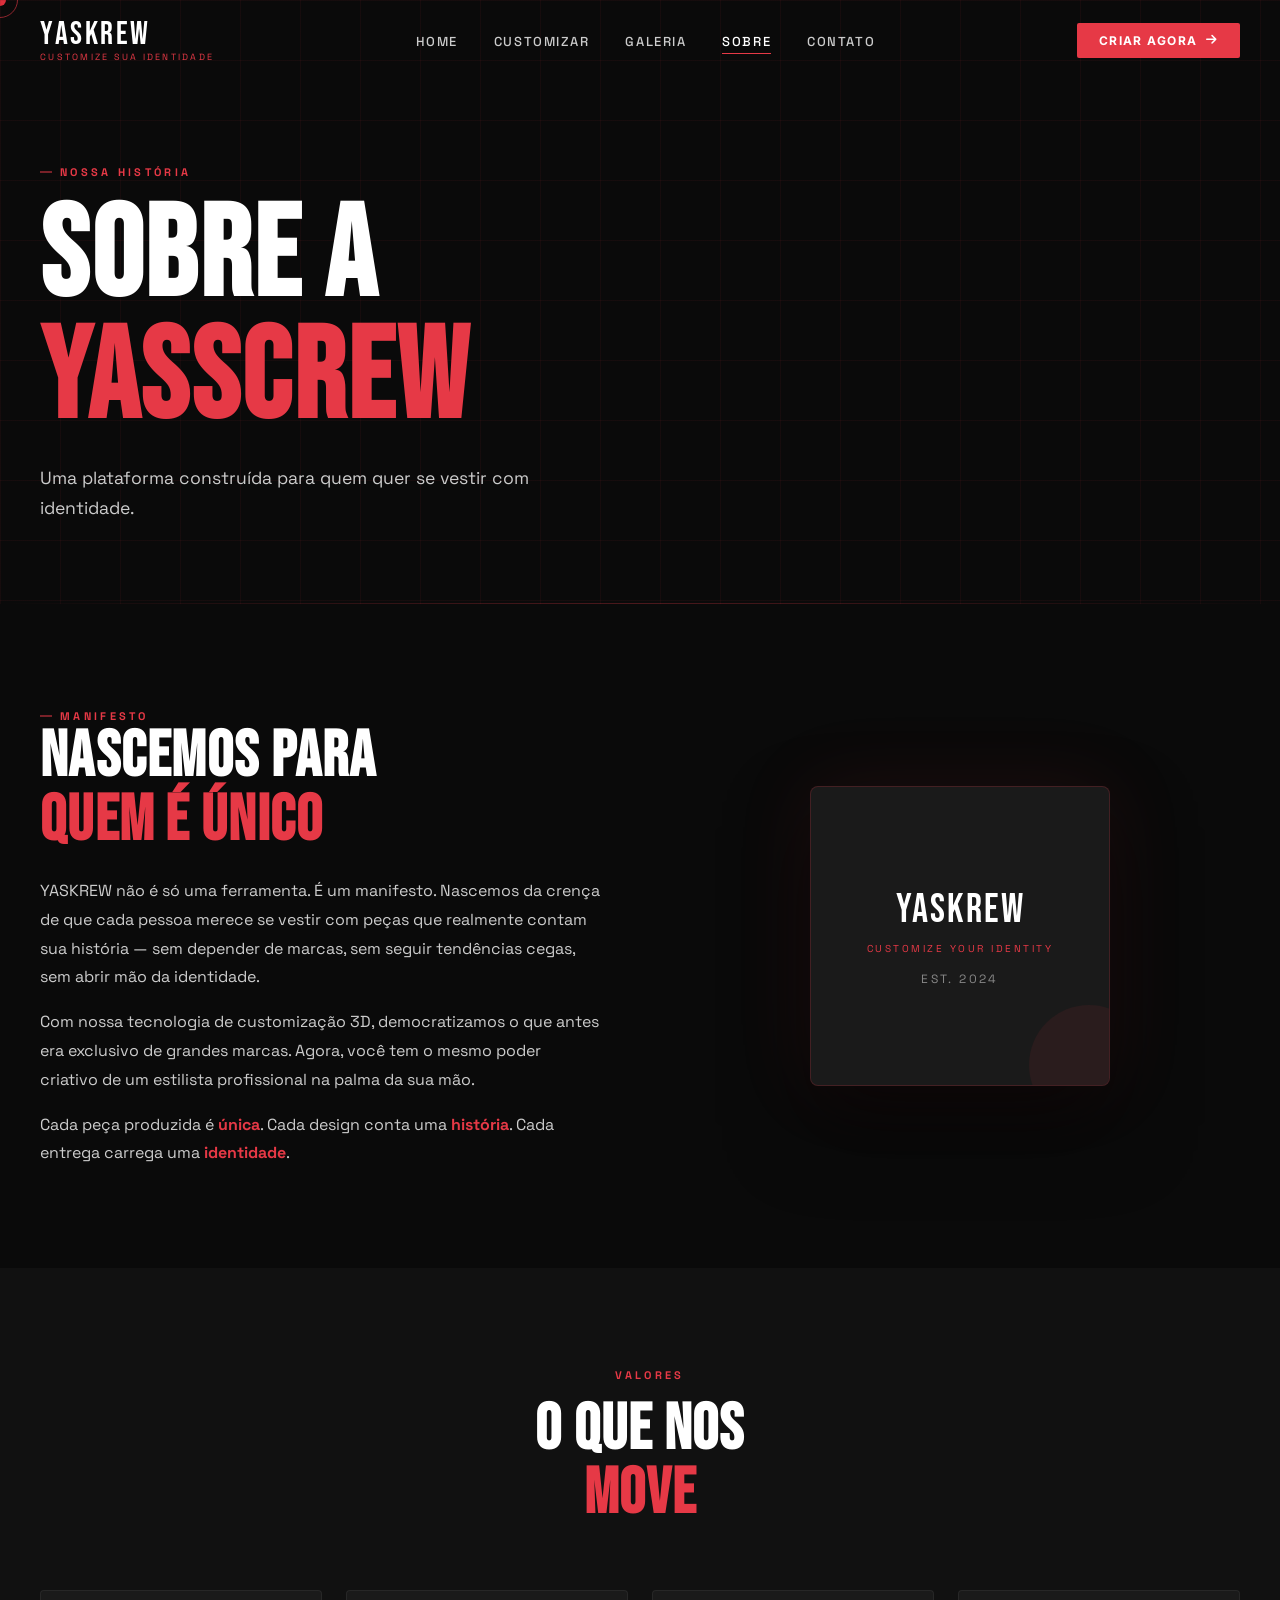
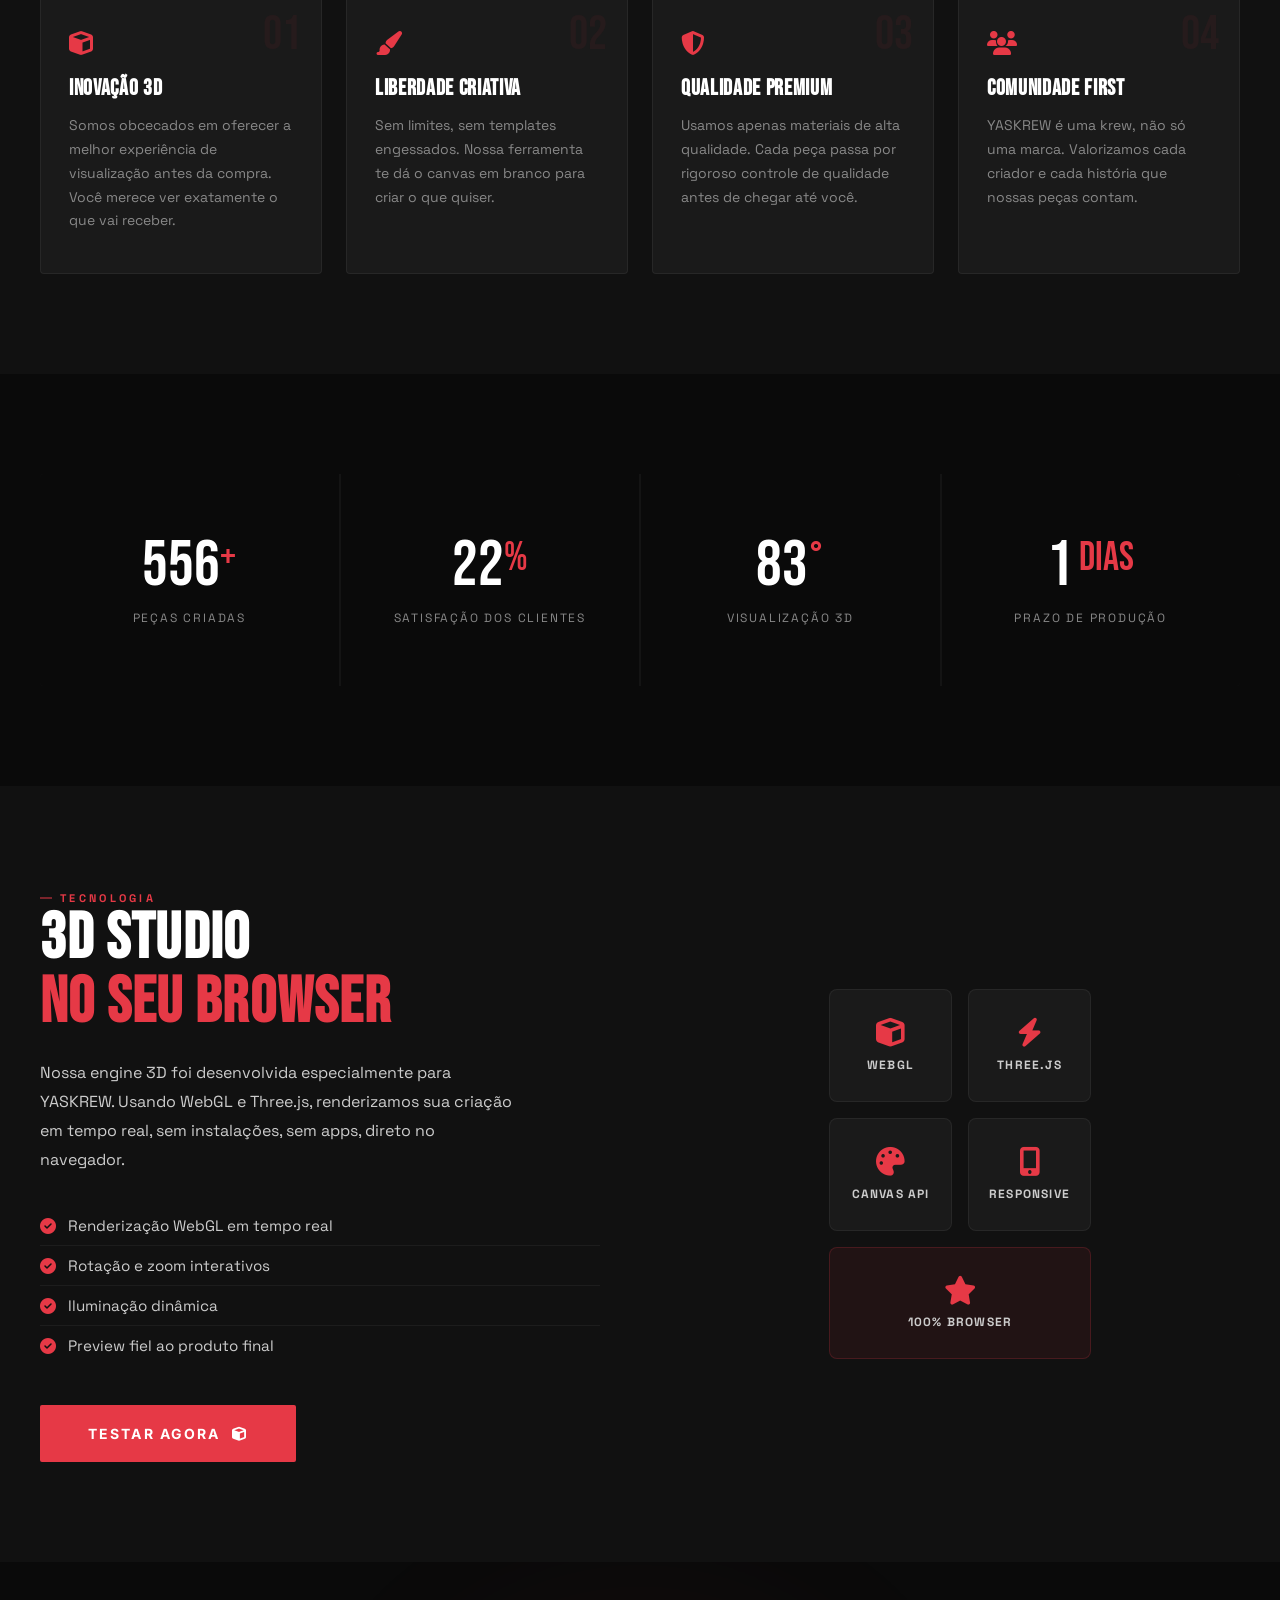
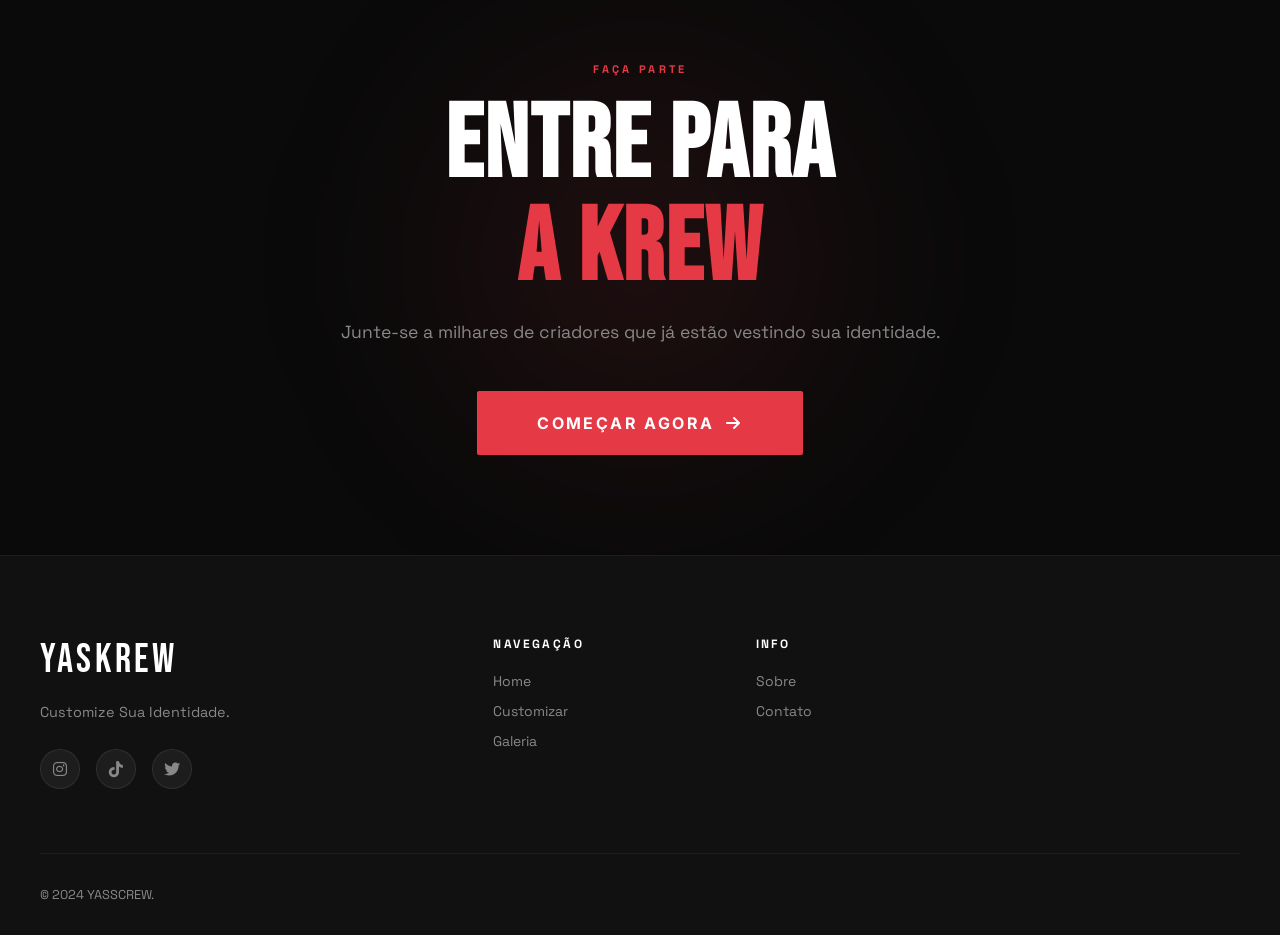
==== commit b7aebd52: "Update about.html" ====
--- a/about.html
+++ b/about.html
@@ -3,7 +3,7 @@
 <head>
   <meta charset="UTF-8" />
   <meta name="viewport" content="width=device-width, initial-scale=1.0" />
-  <title>YASSCREW — Sobre Nós</title>
+  <title>YASKREW — Sobre Nós</title>
   <link rel="preconnect" href="https://fonts.googleapis.com" />
   <link rel="preconnect" href="https://fonts.gstatic.com" crossorigin />
   <link href="https://fonts.googleapis.com/css2?family=Bebas+Neue&family=Inter:wght@300;400;500;600;700;900&family=Space+Grotesk:wght@300;400;500;600;700&display=swap" rel="stylesheet" />
@@ -20,7 +20,7 @@
     <nav class="nav container">
       <div class="nav-logo">
         <a href="index.html" class="logo-link">
-          <span class="logo-text">YASSCREW</span>
+          <span class="logo-text">YASKREW</span>
           <span class="logo-sub">CUSTOMIZE SUA IDENTIDADE</span>
         </a>
       </div>
@@ -69,7 +69,7 @@
             <span class="section-tag">MANIFESTO</span>
             <h2 class="section-title">Nascemos para<br /><em>quem é único</em></h2>
             <p>
-              YASSCREW não é só uma ferramenta. É um manifesto. Nascemos da crença de que cada pessoa 
+              YASKREW não é só uma ferramenta. É um manifesto. Nascemos da crença de que cada pessoa 
               merece se vestir com peças que realmente contam sua história — sem depender de marcas, 
               sem seguir tendências cegas, sem abrir mão da identidade.
             </p>
@@ -86,7 +86,7 @@
           </div>
           <div class="manifesto-visual" data-aos="fade-up" data-delay="200">
             <div class="manifesto-card">
-              <div class="manifesto-logo">YASSCREW</div>
+              <div class="manifesto-logo">YASKREW</div>
               <div class="manifesto-tagline">CUSTOMIZE YOUR IDENTITY</div>
               <div class="manifesto-year">EST. 2024</div>
               <div class="manifesto-deco"></div>
@@ -126,7 +126,7 @@
             <div class="value-num">04</div>
             <i class="fas fa-users"></i>
             <h3>Comunidade First</h3>
-            <p>YASSCREW é uma crew, não só uma marca. Valorizamos cada criador e cada história que nossas peças contam.</p>
+            <p>YASKREW é uma krew, não só uma marca. Valorizamos cada criador e cada história que nossas peças contam.</p>
           </div>
         </div>
       </div>
@@ -163,7 +163,7 @@
           <div class="cta-text" data-aos="fade-up">
             <span class="section-tag">TECNOLOGIA</span>
             <h2 class="cta-title">3D Studio<br /><em class="accent-text">no seu browser</em></h2>
-            <p>Nossa engine 3D foi desenvolvida especialmente para YASSCREW. Usando WebGL e Three.js, 
+            <p>Nossa engine 3D foi desenvolvida especialmente para YASKREW. Usando WebGL e Three.js, 
                renderizamos sua criação em tempo real, sem instalações, sem apps, direto no navegador.</p>
             <ul class="cta-list">
               <li><i class="fas fa-check-circle"></i> Renderização WebGL em tempo real</li>
@@ -210,7 +210,7 @@
       <div class="container">
         <div class="fct-inner">
           <span class="section-tag">FAÇA PARTE</span>
-          <h2 class="fct-title">Entre para<br /><em>a Crew</em></h2>
+          <h2 class="fct-title">Entre para<br /><em>a Krew</em></h2>
           <p>Junte-se a milhares de criadores que já estão vestindo sua identidade.</p>
           <a href="customize.html" class="btn-primary xlarge">
             <span>COMEÇAR AGORA</span>
@@ -225,7 +225,7 @@
     <div class="container">
       <div class="footer-top">
         <div class="footer-brand">
-          <span class="footer-logo">YASSCREW</span>
+          <span class="footer-logo">YASKREW</span>
           <p>Customize Sua Identidade.</p>
           <div class="social-links">
             <a href="#"><i class="fab fa-instagram"></i></a>
